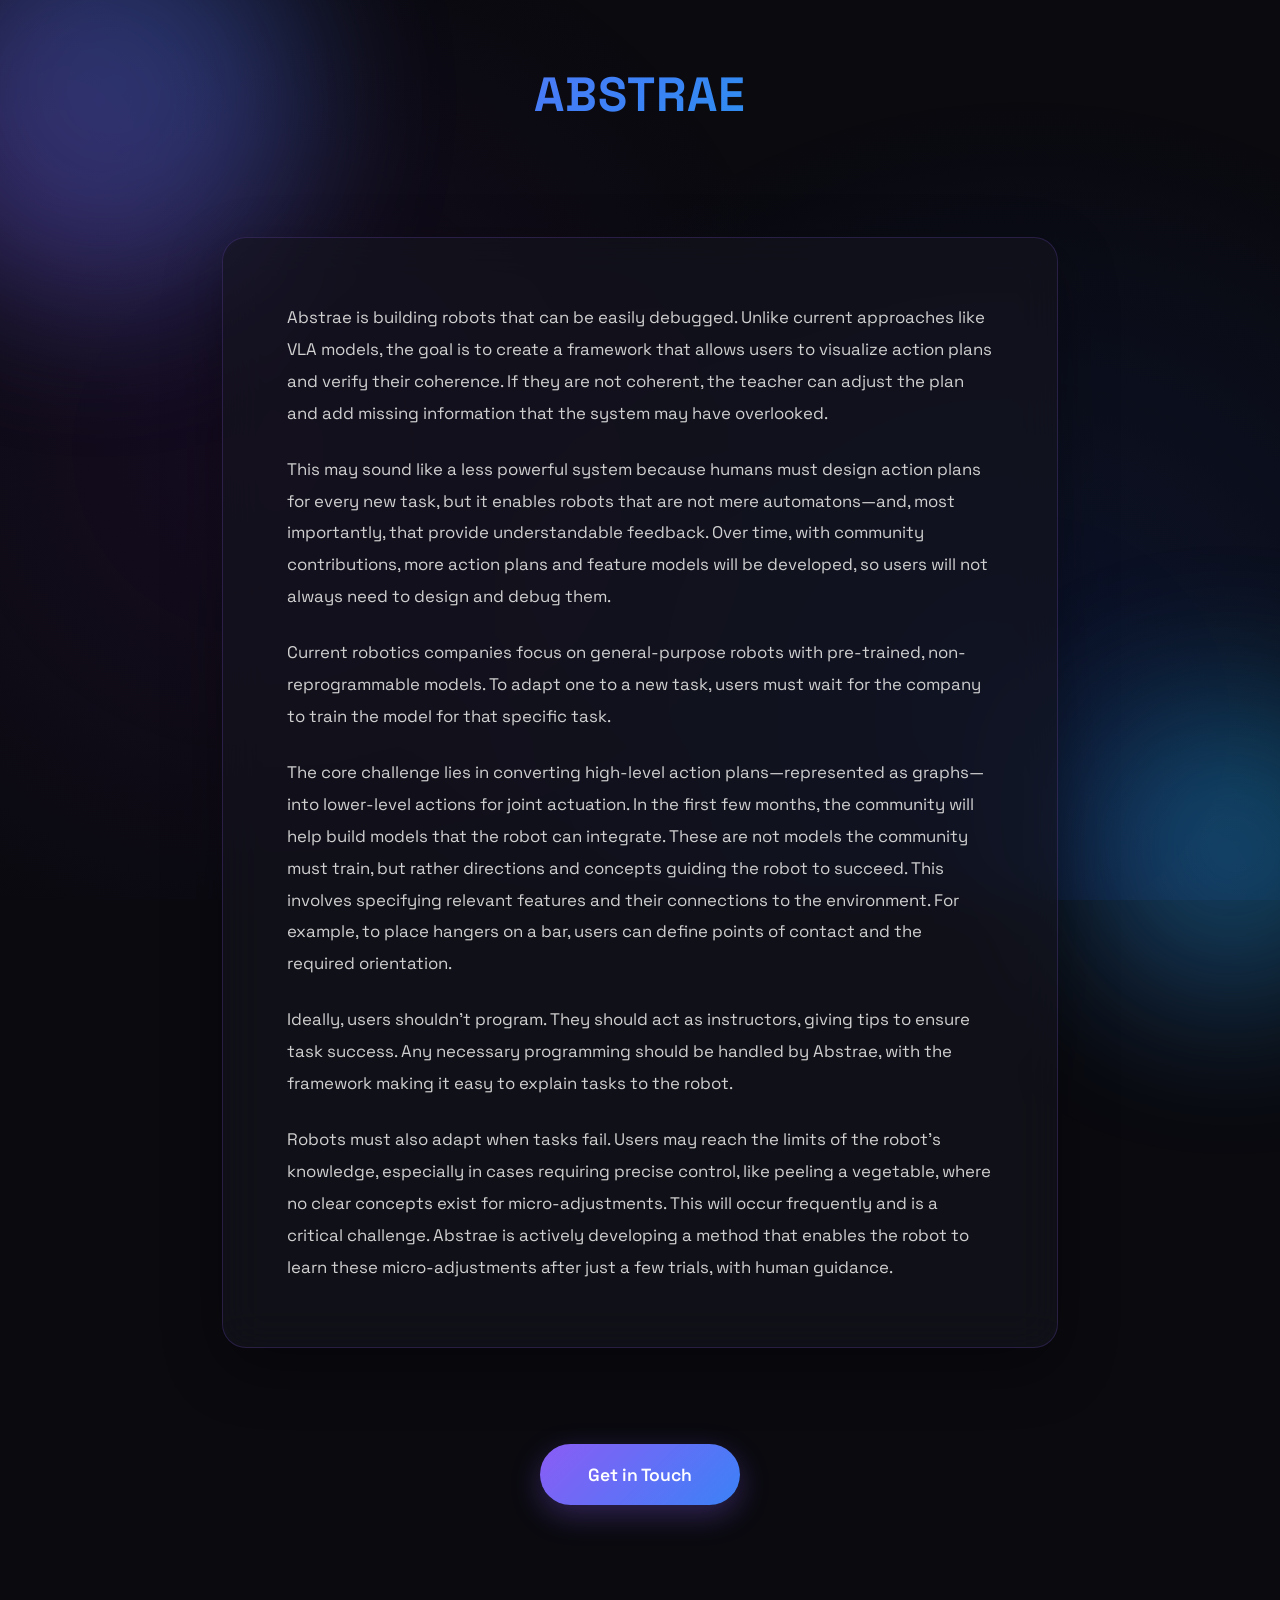
==== index.html @ b4bf70a9 "Updated index.html" ====
<!DOCTYPE html>
<html lang="en">
<head>
    <meta charset="UTF-8">
    <meta name="viewport" content="width=device-width, initial-scale=1.0">
    <title>Abstrae - Technical Vision</title>
    <link rel="preconnect" href="https://fonts.googleapis.com">
    <link rel="preconnect" href="https://fonts.gstatic.com" crossorigin>
    <link href="https://fonts.googleapis.com/css2?family=Space+Grotesk:wght@400;500;600;700&display=swap" rel="stylesheet">
    <style>
        * {
            margin: 0;
            padding: 0;
            box-sizing: border-box;
        }

        body {
            font-family: 'Space Grotesk', -apple-system, BlinkMacSystemFont, 'Segoe UI', sans-serif;
            background: #0a0a0f;
            color: #e0e0e0;
            overflow-x: hidden;
        }

        .gradient-bg {
            position: fixed;
            width: 100%;
            height: 100%;
            background: radial-gradient(circle at 20% 50%, rgba(88, 28, 135, 0.15) 0%, transparent 50%),
                        radial-gradient(circle at 80% 80%, rgba(29, 78, 216, 0.15) 0%, transparent 50%);
            z-index: -1;
        }

        .floating-orb {
            position: fixed;
            border-radius: 50%;
            filter: blur(80px);
            opacity: 0.4;
            animation: float 20s infinite ease-in-out;
            z-index: -1;
        }

        .orb1 {
            width: 400px;
            height: 400px;
            background: linear-gradient(45deg, #8b5cf6, #3b82f6);
            top: -100px;
            left: -100px;
            animation-delay: 0s;
        }

        .orb2 {
            width: 300px;
            height: 300px;
            background: linear-gradient(45deg, #3b82f6, #06b6d4);
            bottom: -100px;
            right: -100px;
            animation-delay: 5s;
        }

        @keyframes float {
            0%, 100% { transform: translate(0, 0) scale(1); }
            25% { transform: translate(30px, -30px) scale(1.1); }
            50% { transform: translate(-20px, 20px) scale(0.9); }
            75% { transform: translate(20px, 10px) scale(1.05); }
        }

        header {
            padding: 4rem 2rem 6rem;
            text-align: center;
            position: relative;
        }

        .logo {
            font-size: 3rem;
            font-weight: 700;
            background: linear-gradient(135deg, #8b5cf6 0%, #3b82f6 50%, #06b6d4 100%);
            -webkit-background-clip: text;
            -webkit-text-fill-color: transparent;
            background-clip: text;
            margin-bottom: 1rem;
            letter-spacing: 0.02em;
        }

        .container {
            max-width: 900px;
            margin: 0 auto;
            padding: 0 2rem 6rem;
            position: relative;
        }

        .content-card {
            background: rgba(20, 20, 30, 0.6);
            backdrop-filter: blur(20px);
            border: 1px solid rgba(139, 92, 246, 0.2);
            border-radius: 24px;
            padding: 4rem;
            margin-bottom: 3rem;
            transition: all 0.3s ease;
            box-shadow: 0 20px 60px rgba(0, 0, 0, 0.3);
        }

        .content-card:hover {
            border-color: rgba(139, 92, 246, 0.4);
            box-shadow: 0 30px 80px rgba(139, 92, 246, 0.2);
        }

        .content-text {
            line-height: 1.9;
            color: #d0d0d0;
            font-size: 1.05rem;
            font-weight: 400;
        }

        .content-text p {
            margin-bottom: 1.5rem;
        }

        .content-text p:last-child {
            margin-bottom: 0;
        }

        .cta-section {
            text-align: center;
            padding: 3rem 0;
        }

        .cta-button {
            display: inline-block;
            padding: 1.2rem 3rem;
            background: linear-gradient(135deg, #8b5cf6, #3b82f6);
            color: white;
            text-decoration: none;
            border-radius: 50px;
            font-weight: 600;
            font-size: 1.1rem;
            transition: all 0.3s ease;
            box-shadow: 0 10px 30px rgba(139, 92, 246, 0.3);
            border: none;
            cursor: pointer;
            font-family: 'Space Grotesk', sans-serif;
        }

        .cta-button:hover {
            transform: translateY(-3px);
            box-shadow: 0 15px 40px rgba(139, 92, 246, 0.5);
        }

        .contact-modal {
            display: none;
            position: fixed;
            top: 0;
            left: 0;
            width: 100%;
            height: 100%;
            background: rgba(0, 0, 0, 0.8);
            backdrop-filter: blur(10px);
            z-index: 1000;
            justify-content: center;
            align-items: center;
            animation: fadeIn 0.3s ease;
        }

        .contact-modal.active {
            display: flex;
        }

        @keyframes fadeIn {
            from { opacity: 0; }
            to { opacity: 1; }
        }

        .modal-content {
            background: rgba(20, 20, 30, 0.95);
            border: 1px solid rgba(139, 92, 246, 0.3);
            border-radius: 24px;
            padding: 3rem;
            max-width: 500px;
            width: 90%;
            position: relative;
            animation: slideUp 0.3s ease;
        }

        @keyframes slideUp {
            from { transform: translateY(30px); opacity: 0; }
            to { transform: translateY(0); opacity: 1; }
        }

        .modal-close {
            position: absolute;
            top: 1.5rem;
            right: 1.5rem;
            background: none;
            border: none;
            color: #a0a0b0;
            font-size: 1.5rem;
            cursor: pointer;
            transition: color 0.3s ease;
        }

        .modal-close:hover {
            color: #fff;
        }

        .modal-title {
            font-size: 1.8rem;
            margin-bottom: 1.5rem;
            background: linear-gradient(135deg, #fff 0%, #a0a0b0 100%);
            -webkit-background-clip: text;
            -webkit-text-fill-color: transparent;
            background-clip: text;
            font-weight: 600;
        }

        .form-group {
            margin-bottom: 1.5rem;
        }

        .form-group label {
            display: block;
            margin-bottom: 0.5rem;
            color: #a0a0b0;
            font-size: 0.9rem;
            font-weight: 500;
        }

        .form-group input,
        .form-group textarea {
            width: 100%;
            padding: 1rem;
            background: rgba(10, 10, 15, 0.8);
            border: 1px solid rgba(139, 92, 246, 0.2);
            border-radius: 12px;
            color: #e0e0e0;
            font-family: 'Space Grotesk', sans-serif;
            font-size: 1rem;
            transition: border-color 0.3s ease;
        }

        .form-group input:focus,
        .form-group textarea:focus {
            outline: none;
            border-color: rgba(139, 92, 246, 0.5);
        }

        .form-group textarea {
            resize: vertical;
            min-height: 120px;
        }

        .submit-button {
            width: 100%;
            padding: 1.2rem;
            background: linear-gradient(135deg, #8b5cf6, #3b82f6);
            color: white;
            border: none;
            border-radius: 12px;
            font-weight: 600;
            font-size: 1.1rem;
            cursor: pointer;
            transition: all 0.3s ease;
            font-family: 'Space Grotesk', sans-serif;
        }

        .submit-button:hover {
            transform: translateY(-2px);
            box-shadow: 0 10px 30px rgba(139, 92, 246, 0.4);
        }

        @media (max-width: 768px) {
            .logo { font-size: 2.2rem; }
            .content-card { padding: 2rem; }
            header { padding: 3rem 2rem 4rem; }
            .modal-content { padding: 2rem; }
        }
    </style>
</head>
<body>
    <div class="gradient-bg"></div>
    <div class="floating-orb orb1"></div>
    <div class="floating-orb orb2"></div>

    <header>
        <div class="logo">ABSTRAE</div>
    </header>

    <div class="container">
        <div class="content-card">
            <div class="content-text">
                <p>Abstrae is building robots that can be easily debugged. Unlike current approaches like VLA models, the goal is to create a framework that allows users to visualize action plans and verify their coherence. If they are not coherent, the teacher can adjust the plan and add missing information that the system may have overlooked.</p>

                <p>This may sound like a less powerful system because humans must design action plans for every new task, but it enables robots that are not mere automatons—and, most importantly, that provide understandable feedback. Over time, with community contributions, more action plans and feature models will be developed, so users will not always need to design and debug them.</p>

                <p>Current robotics companies focus on general-purpose robots with pre-trained, non-reprogrammable models. To adapt one to a new task, users must wait for the company to train the model for that specific task.</p>

                <p>The core challenge lies in converting high-level action plans—represented as graphs—into lower-level actions for joint actuation. In the first few months, the community will help build models that the robot can integrate. These are not models the community must train, but rather directions and concepts guiding the robot to succeed. This involves specifying relevant features and their connections to the environment. For example, to place hangers on a bar, users can define points of contact and the required orientation.</p>

                <p>Ideally, users shouldn't program. They should act as instructors, giving tips to ensure task success. Any necessary programming should be handled by Abstrae, with the framework making it easy to explain tasks to the robot.</p>

                <p>Robots must also adapt when tasks fail. Users may reach the limits of the robot's knowledge, especially in cases requiring precise control, like peeling a vegetable, where no clear concepts exist for micro-adjustments. This will occur frequently and is a critical challenge. Abstrae is actively developing a method that enables the robot to learn these micro-adjustments after just a few trials, with human guidance.</p>
            </div>
        </div>

        <div class="cta-section">
            <button class="cta-button" onclick="openModal()">Get in Touch</button>
        </div>
    </div>

    <div class="contact-modal" id="contactModal">
        <div class="modal-content">
            <button class="modal-close" onclick="closeModal()">&times;</button>
            <h2 class="modal-title">Get in Touch</h2>
            <form onsubmit="handleSubmit(event)">
                <div class="form-group">
                    <label for="name">Name</label>
                    <input type="text" id="name" required>
                </div>
                <div class="form-group">
                    <label for="email">Email</label>
                    <input type="email" id="email" required>
                </div>
                <div class="form-group">
                    <label for="message">Message</label>
                    <textarea id="message" required></textarea>
                </div>
                <button type="submit" class="submit-button">Send Message</button>
            </form>
        </div>
    </div>

    <script>
        function openModal() {
            document.getElementById('contactModal').classList.add('active');
        }

        function closeModal() {
            document.getElementById('contactModal').classList.remove('active');
        }

        window.onclick = function(event) {
            const modal = document.getElementById('contactModal');
            if (event.target === modal) {
                closeModal();
            }
        }

        function handleSubmit(event) {
            event.preventDefault();
            const name = document.getElementById('name').value;
            const email = document.getElementById('email').value;
            const message = document.getElementById('message').value;
            
            // Create mailto link
            const subject = encodeURIComponent('Contact from ' + name);
            const body = encodeURIComponent('From: ' + name + '\nEmail: ' + email + '\n\nMessage:\n' + message);
            window.location.href = `mailto:killian.pinier@gmail.com?subject=${subject}&body=${body}`;
            
            closeModal();
        }
    </script>
</body>
</html>
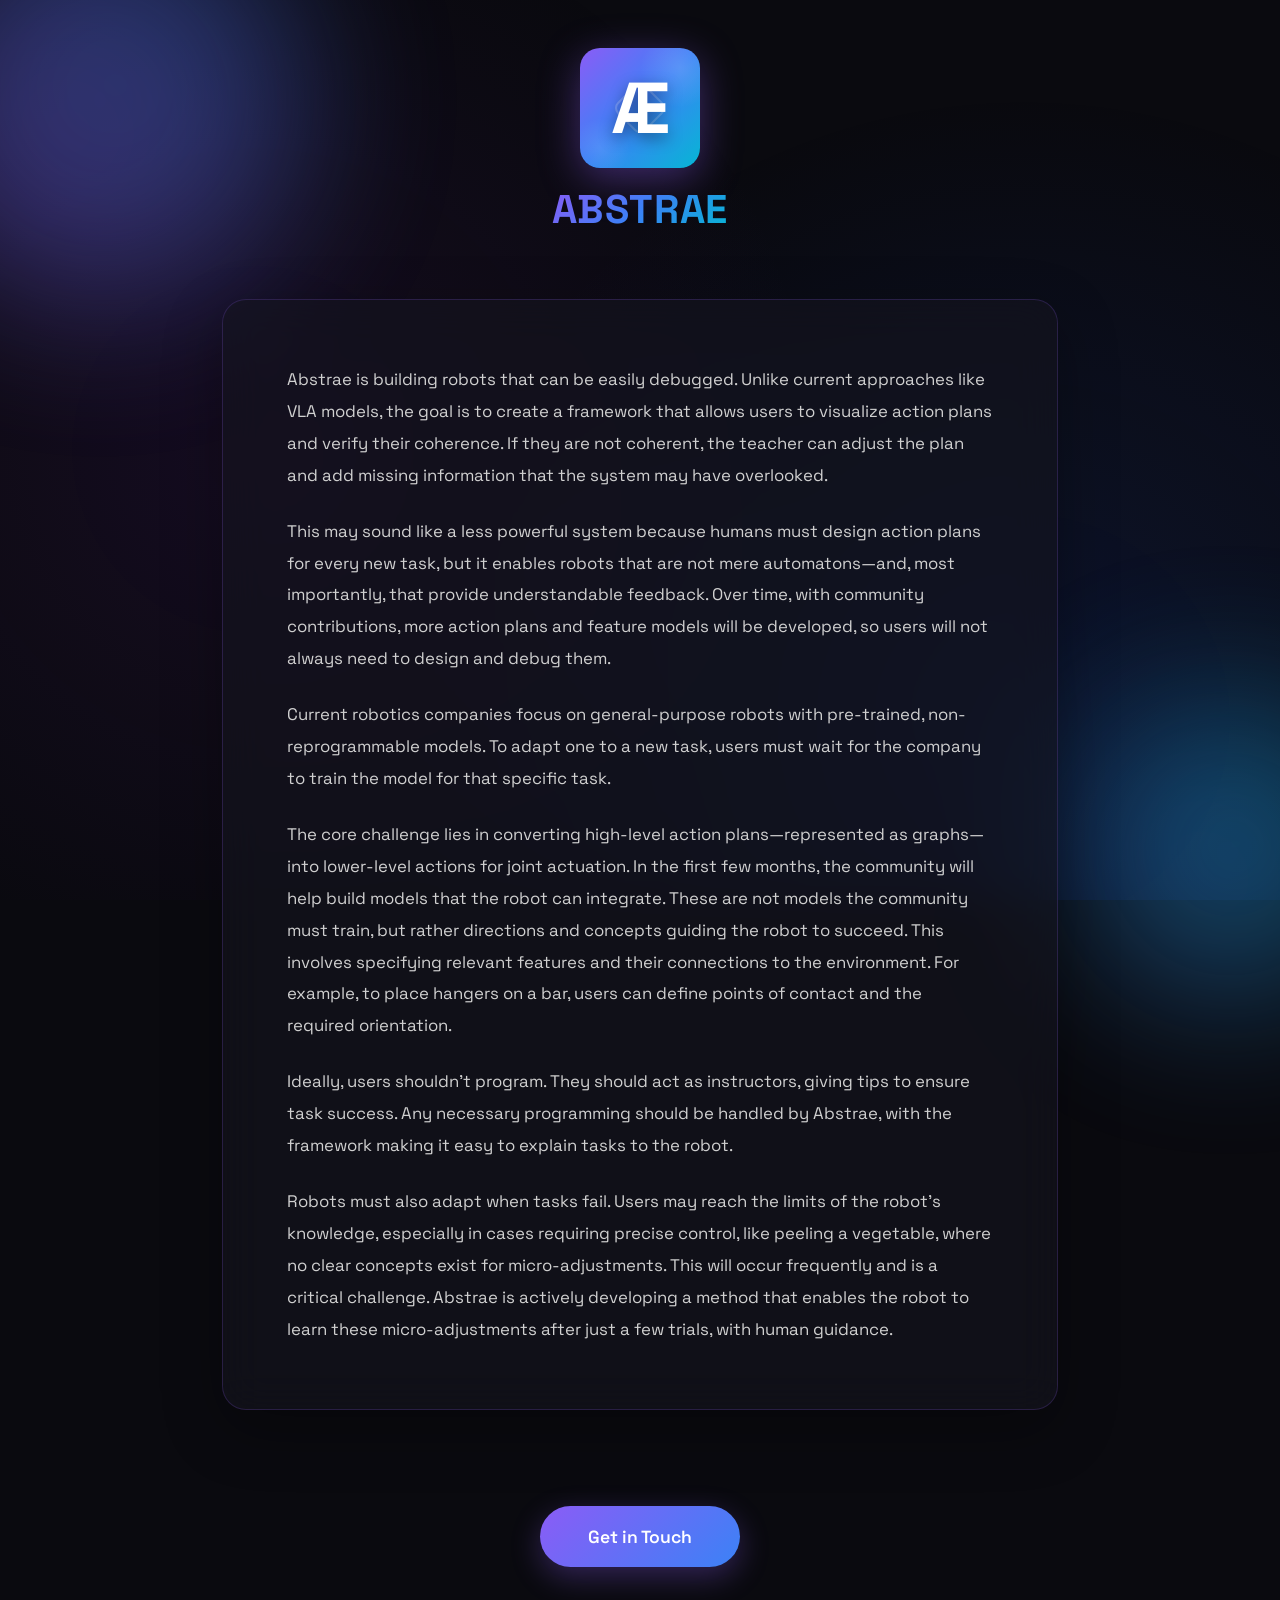
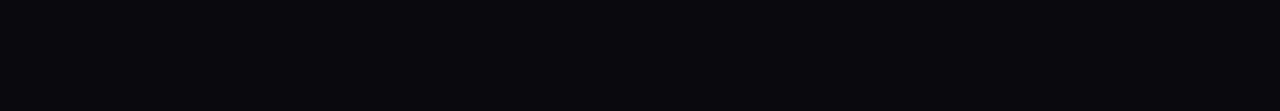
==== commit 53c2fc0b: "Updated index.html" ====
--- a/index.html
+++ b/index.html
@@ -65,19 +65,127 @@
         }
 
         header {
-            padding: 4rem 2rem 6rem;
+            padding: 3rem 2rem 4rem;
             text-align: center;
             position: relative;
-        }
-
-        .logo {
-            font-size: 3rem;
+            display: flex;
+            flex-direction: column;
+            align-items: center;
+            gap: 1rem;
+        }
+
+        .logo-container {
+            width: 120px;
+            height: 120px;
+            position: relative;
+            border-radius: 20px;
+            overflow: hidden;
+            box-shadow: 0 10px 40px rgba(139, 92, 246, 0.4);
+        }
+        
+        .logo-background {
+            width: 100%;
+            height: 100%;
+            background: linear-gradient(135deg, #8b5cf6 0%, #3b82f6 50%, #06b6d4 100%);
+            position: relative;
+            animation: gradientShift 8s ease infinite;
+        }
+        
+        @keyframes gradientShift {
+            0%, 100% {
+                filter: hue-rotate(0deg);
+            }
+            50% {
+                filter: hue-rotate(20deg);
+            }
+        }
+        
+        .logo-background::before {
+            content: '';
+            position: absolute;
+            width: 80px;
+            height: 80px;
+            background: radial-gradient(circle, rgba(255, 255, 255, 0.15) 0%, transparent 70%);
+            border-radius: 50%;
+            top: -20px;
+            right: -20px;
+            animation: logoFloat 6s ease-in-out infinite;
+        }
+        
+        .logo-background::after {
+            content: '';
+            position: absolute;
+            width: 60px;
+            height: 60px;
+            background: radial-gradient(circle, rgba(255, 255, 255, 0.1) 0%, transparent 70%);
+            border-radius: 50%;
+            bottom: -10px;
+            left: -10px;
+            animation: logoFloat 8s ease-in-out infinite reverse;
+        }
+        
+        @keyframes logoFloat {
+            0%, 100% {
+                transform: translate(0, 0) scale(1);
+            }
+            50% {
+                transform: translate(-5px, -5px) scale(1.1);
+            }
+        }
+        
+        .ae-character {
+            position: absolute;
+            top: 50%;
+            left: 50%;
+            transform: translate(-50%, -50%);
+            font-size: 72px;
+            font-weight: bold;
+            color: white;
+            text-shadow: 0 5px 15px rgba(0, 0, 0, 0.4);
+            font-family: 'Space Grotesk', 'Arial', sans-serif;
+            z-index: 10;
+            animation: glow 3s ease-in-out infinite;
+        }
+        
+        @keyframes glow {
+            0%, 100% {
+                text-shadow: 0 5px 15px rgba(0, 0, 0, 0.4),
+                            0 0 20px rgba(255, 255, 255, 0.3);
+            }
+            50% {
+                text-shadow: 0 5px 15px rgba(0, 0, 0, 0.4),
+                            0 0 30px rgba(255, 255, 255, 0.5);
+            }
+        }
+        
+        .geometric-accent {
+            position: absolute;
+            width: 40px;
+            height: 40px;
+            border: 2px solid rgba(255, 255, 255, 0.2);
+            border-radius: 8px;
+            top: 50%;
+            left: 50%;
+            transform: translate(-50%, -50%) rotate(45deg);
+            animation: rotate 20s linear infinite;
+        }
+        
+        @keyframes rotate {
+            from {
+                transform: translate(-50%, -50%) rotate(45deg);
+            }
+            to {
+                transform: translate(-50%, -50%) rotate(405deg);
+            }
+        }
+
+        .logo-text {
+            font-size: 2.5rem;
             font-weight: 700;
             background: linear-gradient(135deg, #8b5cf6 0%, #3b82f6 50%, #06b6d4 100%);
             -webkit-background-clip: text;
             -webkit-text-fill-color: transparent;
             background-clip: text;
-            margin-bottom: 1rem;
             letter-spacing: 0.02em;
         }
 
@@ -267,10 +375,25 @@
         }
 
         @media (max-width: 768px) {
-            .logo { font-size: 2.2rem; }
-            .content-card { padding: 2rem; }
-            header { padding: 3rem 2rem 4rem; }
-            .modal-content { padding: 2rem; }
+            .logo-container { 
+                width: 100px; 
+                height: 100px; 
+            }
+            .ae-character { 
+                font-size: 60px; 
+            }
+            .logo-text { 
+                font-size: 2rem; 
+            }
+            .content-card { 
+                padding: 2rem; 
+            }
+            header { 
+                padding: 2rem 2rem 3rem; 
+            }
+            .modal-content { 
+                padding: 2rem; 
+            }
         }
     </style>
 </head>
@@ -280,7 +403,12 @@
     <div class="floating-orb orb2"></div>
 
     <header>
-        <div class="logo">ABSTRAE</div>
+        <div class="logo-container">
+            <div class="logo-background"></div>
+            <div class="geometric-accent"></div>
+            <div class="ae-character">Æ</div>
+        </div>
+        <div class="logo-text">ABSTRAE</div>
     </header>
 
     <div class="container">
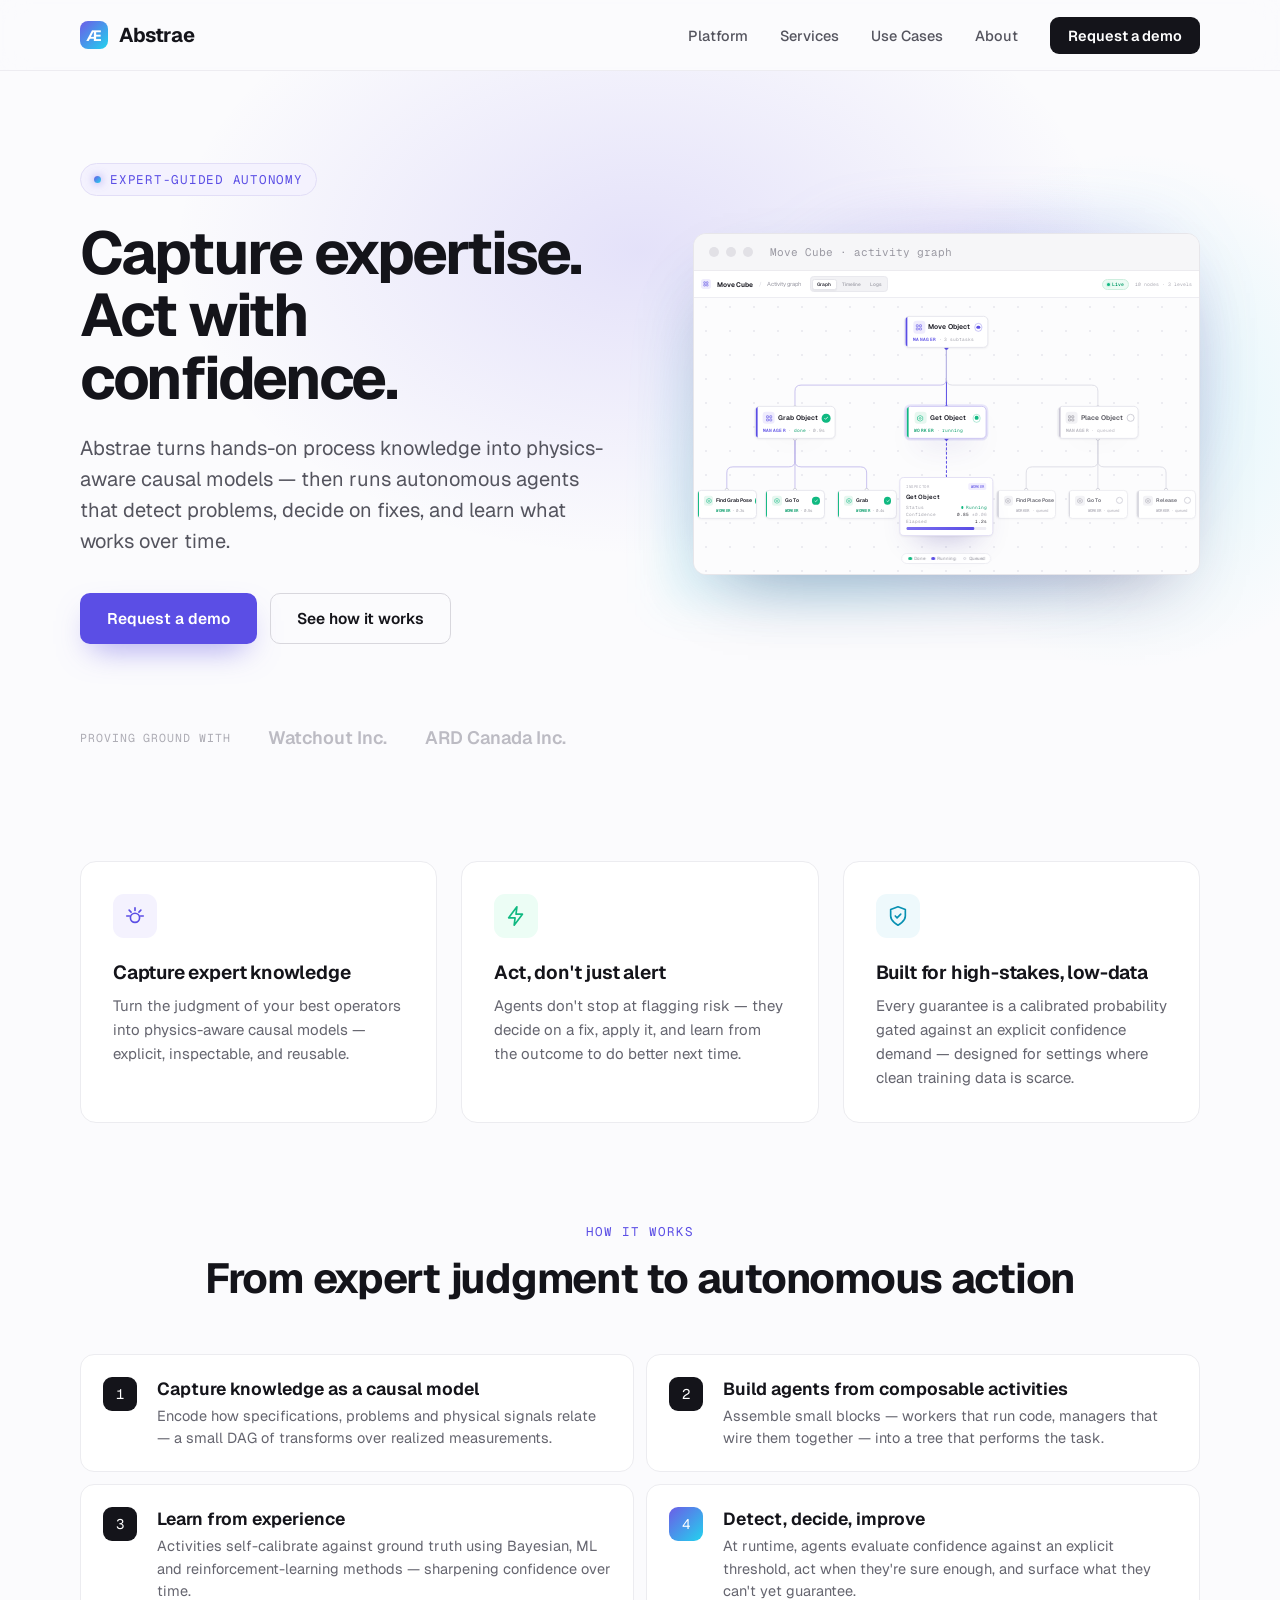
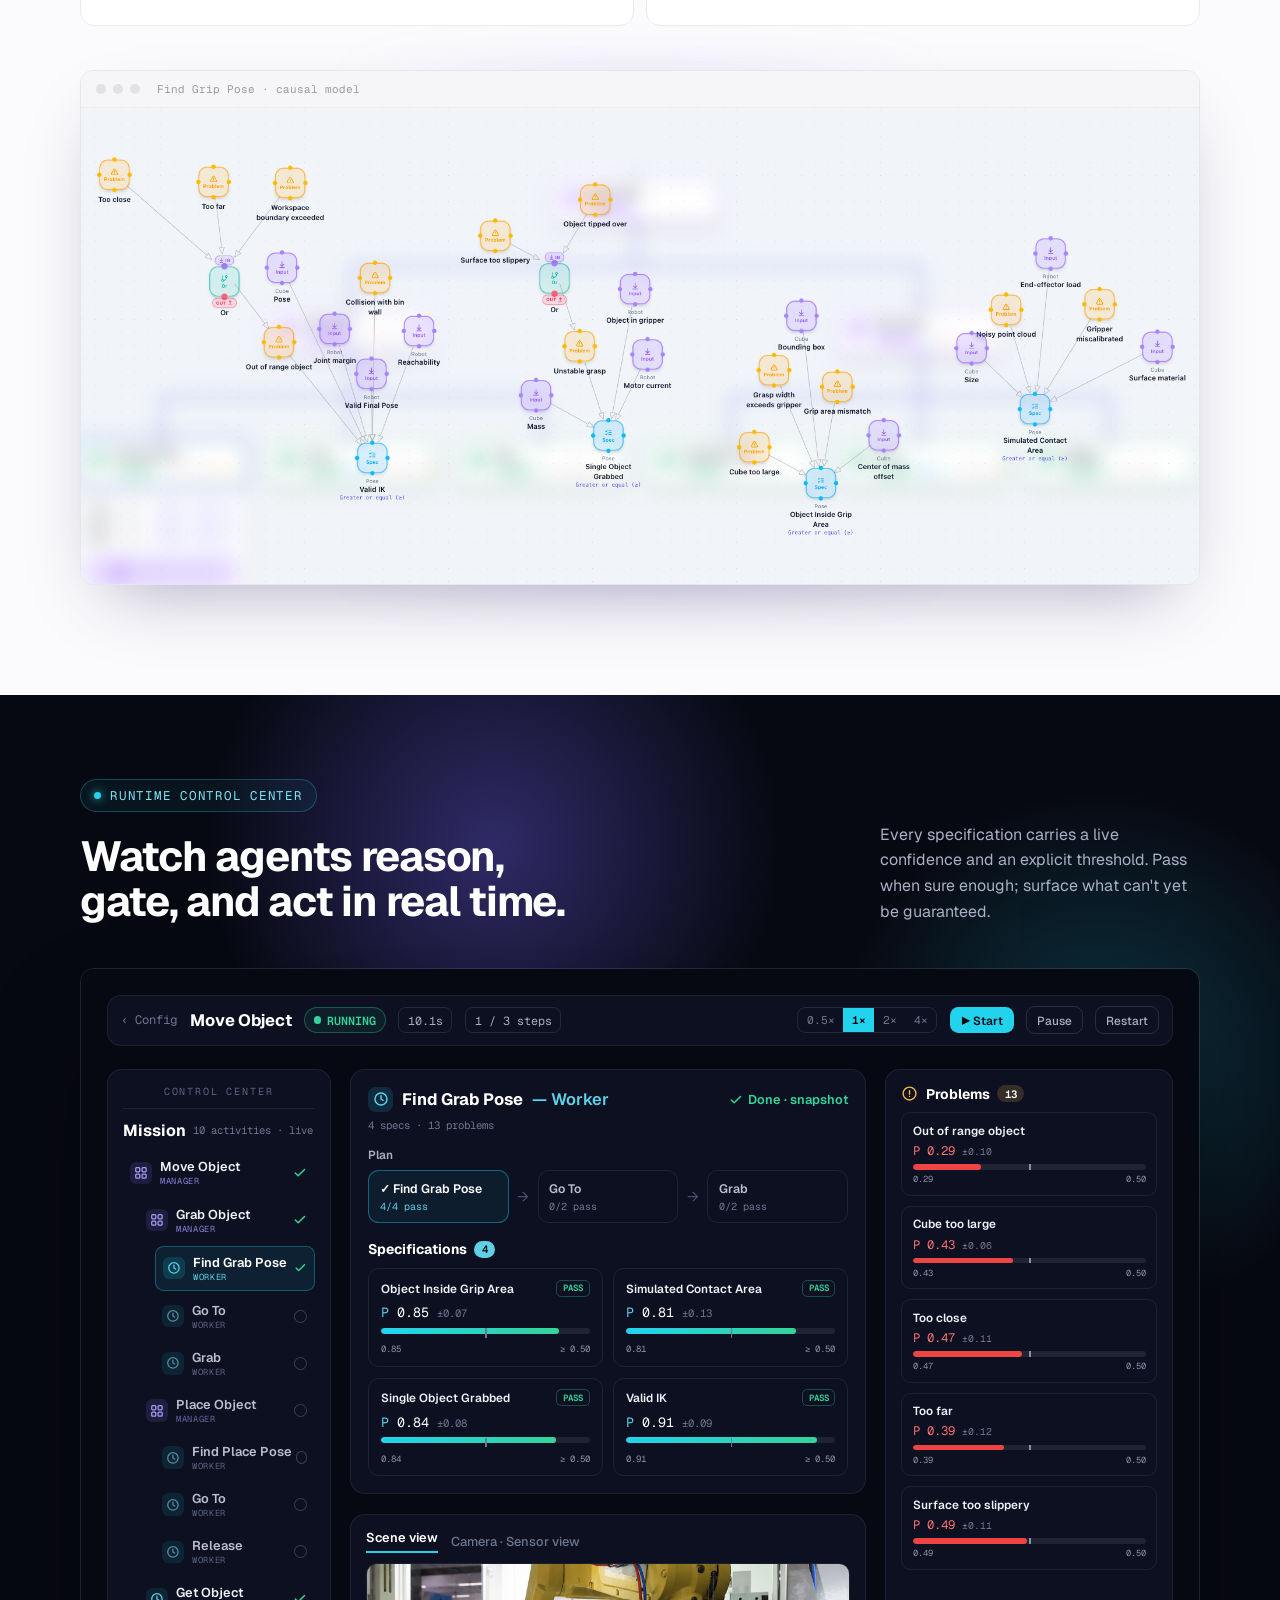
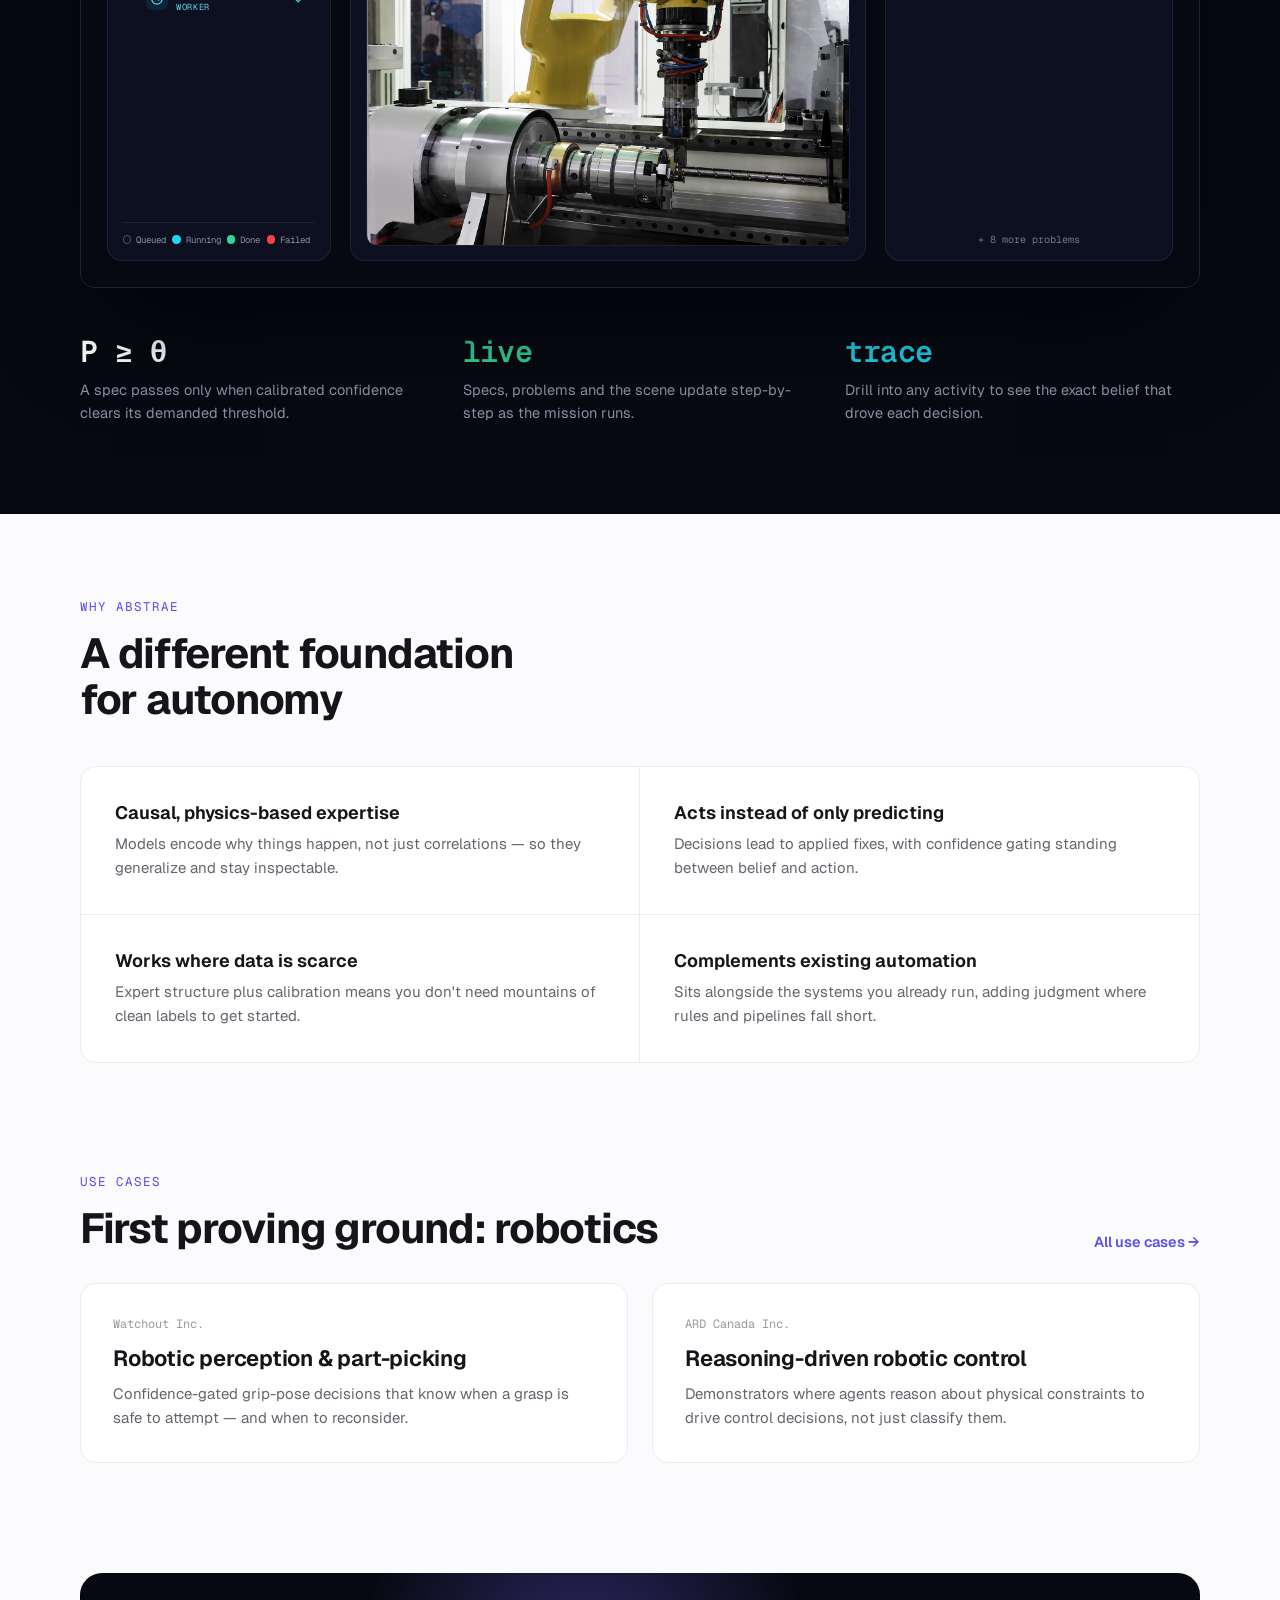
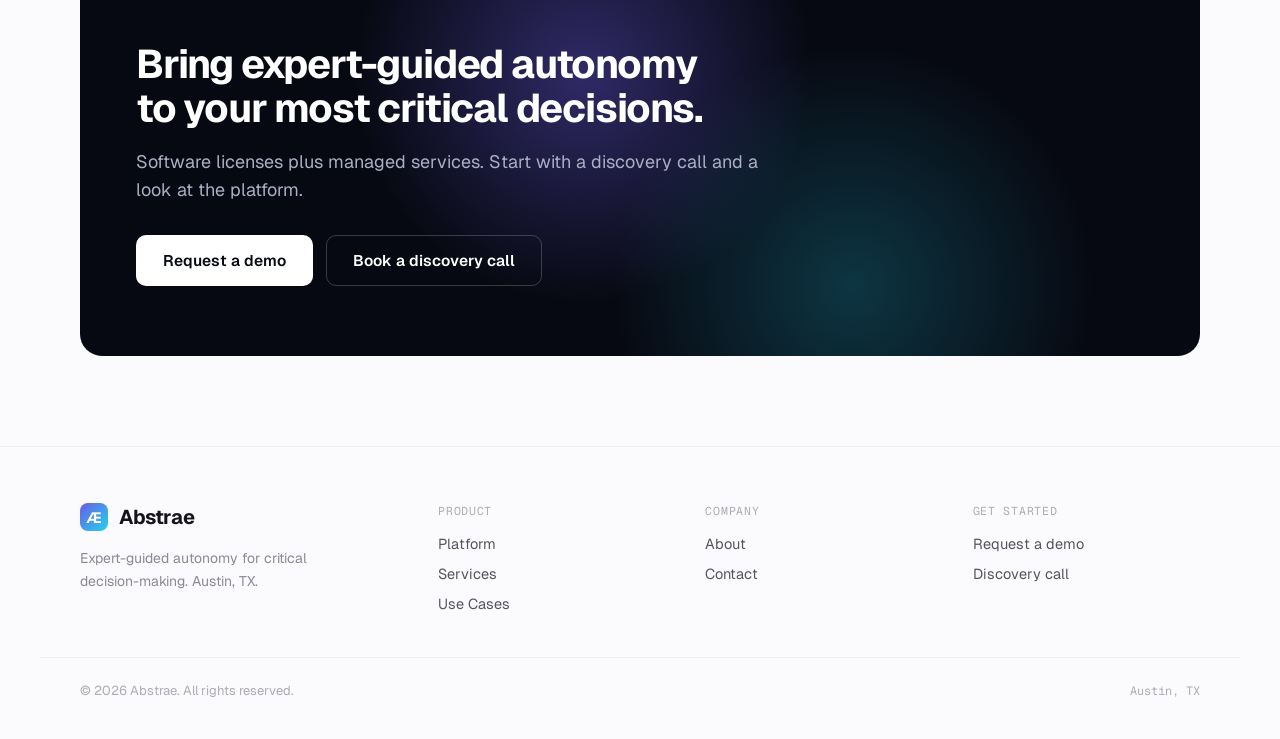
==== commit 36d5f8d7: "Add site pages and update logo to "Æ" mark Replace the rotated-square brand mark with an "Æ" glyph i" ====
--- a/index.html
+++ b/index.html
@@ -1,489 +1,612 @@
 <!DOCTYPE html>
 <html lang="en">
 <head>
-    <meta charset="UTF-8">
-    <meta name="viewport" content="width=device-width, initial-scale=1.0">
-    <title>Abstrae - Technical Vision</title>
-    <link rel="preconnect" href="https://fonts.googleapis.com">
-    <link rel="preconnect" href="https://fonts.gstatic.com" crossorigin>
-    <link href="https://fonts.googleapis.com/css2?family=Space+Grotesk:wght@400;500;600;700&display=swap" rel="stylesheet">
-    <style>
-        * {
-            margin: 0;
-            padding: 0;
-            box-sizing: border-box;
-        }
-
-        body {
-            font-family: 'Space Grotesk', -apple-system, BlinkMacSystemFont, 'Segoe UI', sans-serif;
-            background: #0a0a0f;
-            color: #e0e0e0;
-            overflow-x: hidden;
-        }
-
-        .gradient-bg {
-            position: fixed;
-            width: 100%;
-            height: 100%;
-            background: radial-gradient(circle at 20% 50%, rgba(88, 28, 135, 0.15) 0%, transparent 50%),
-                        radial-gradient(circle at 80% 80%, rgba(29, 78, 216, 0.15) 0%, transparent 50%);
-            z-index: -1;
-        }
-
-        .floating-orb {
-            position: fixed;
-            border-radius: 50%;
-            filter: blur(80px);
-            opacity: 0.4;
-            animation: float 20s infinite ease-in-out;
-            z-index: -1;
-        }
-
-        .orb1 {
-            width: 400px;
-            height: 400px;
-            background: linear-gradient(45deg, #8b5cf6, #3b82f6);
-            top: -100px;
-            left: -100px;
-            animation-delay: 0s;
-        }
-
-        .orb2 {
-            width: 300px;
-            height: 300px;
-            background: linear-gradient(45deg, #3b82f6, #06b6d4);
-            bottom: -100px;
-            right: -100px;
-            animation-delay: 5s;
-        }
-
-        @keyframes float {
-            0%, 100% { transform: translate(0, 0) scale(1); }
-            25% { transform: translate(30px, -30px) scale(1.1); }
-            50% { transform: translate(-20px, 20px) scale(0.9); }
-            75% { transform: translate(20px, 10px) scale(1.05); }
-        }
-
-        header {
-            padding: 3rem 2rem 4rem;
-            text-align: center;
-            position: relative;
-            display: flex;
-            flex-direction: column;
-            align-items: center;
-            gap: 1rem;
-        }
-
-        .logo-container {
-            width: 120px;
-            height: 120px;
-            position: relative;
-            border-radius: 20px;
-            overflow: hidden;
-            box-shadow: 0 10px 40px rgba(139, 92, 246, 0.4);
-        }
-        
-        .logo-background {
-            width: 100%;
-            height: 100%;
-            background: linear-gradient(135deg, #8b5cf6 0%, #3b82f6 50%, #06b6d4 100%);
-            position: relative;
-            animation: gradientShift 8s ease infinite;
-        }
-        
-        @keyframes gradientShift {
-            0%, 100% {
-                filter: hue-rotate(0deg);
-            }
-            50% {
-                filter: hue-rotate(20deg);
-            }
-        }
-        
-        .logo-background::before {
-            content: '';
-            position: absolute;
-            width: 80px;
-            height: 80px;
-            background: radial-gradient(circle, rgba(255, 255, 255, 0.15) 0%, transparent 70%);
-            border-radius: 50%;
-            top: -20px;
-            right: -20px;
-            animation: logoFloat 6s ease-in-out infinite;
-        }
-        
-        .logo-background::after {
-            content: '';
-            position: absolute;
-            width: 60px;
-            height: 60px;
-            background: radial-gradient(circle, rgba(255, 255, 255, 0.1) 0%, transparent 70%);
-            border-radius: 50%;
-            bottom: -10px;
-            left: -10px;
-            animation: logoFloat 8s ease-in-out infinite reverse;
-        }
-        
-        @keyframes logoFloat {
-            0%, 100% {
-                transform: translate(0, 0) scale(1);
-            }
-            50% {
-                transform: translate(-5px, -5px) scale(1.1);
-            }
-        }
-        
-        .ae-character {
-            position: absolute;
-            top: 50%;
-            left: 50%;
-            transform: translate(-50%, -50%);
-            font-size: 72px;
-            font-weight: bold;
-            color: white;
-            text-shadow: 0 5px 15px rgba(0, 0, 0, 0.4);
-            font-family: 'Space Grotesk', 'Arial', sans-serif;
-            z-index: 10;
-            animation: glow 3s ease-in-out infinite;
-        }
-        
-        @keyframes glow {
-            0%, 100% {
-                text-shadow: 0 5px 15px rgba(0, 0, 0, 0.4),
-                            0 0 20px rgba(255, 255, 255, 0.3);
-            }
-            50% {
-                text-shadow: 0 5px 15px rgba(0, 0, 0, 0.4),
-                            0 0 30px rgba(255, 255, 255, 0.5);
-            }
-        }
-        
-        .geometric-accent {
-            position: absolute;
-            width: 40px;
-            height: 40px;
-            border: 2px solid rgba(255, 255, 255, 0.2);
-            border-radius: 8px;
-            top: 50%;
-            left: 50%;
-            transform: translate(-50%, -50%) rotate(45deg);
-            animation: rotate 20s linear infinite;
-        }
-        
-        @keyframes rotate {
-            from {
-                transform: translate(-50%, -50%) rotate(45deg);
-            }
-            to {
-                transform: translate(-50%, -50%) rotate(405deg);
-            }
-        }
-
-        .logo-text {
-            font-size: 2.5rem;
-            font-weight: 700;
-            background: linear-gradient(135deg, #8b5cf6 0%, #3b82f6 50%, #06b6d4 100%);
-            -webkit-background-clip: text;
-            -webkit-text-fill-color: transparent;
-            background-clip: text;
-            letter-spacing: 0.02em;
-        }
-
-        .container {
-            max-width: 900px;
-            margin: 0 auto;
-            padding: 0 2rem 6rem;
-            position: relative;
-        }
-
-        .content-card {
-            background: rgba(20, 20, 30, 0.6);
-            backdrop-filter: blur(20px);
-            border: 1px solid rgba(139, 92, 246, 0.2);
-            border-radius: 24px;
-            padding: 4rem;
-            margin-bottom: 3rem;
-            transition: all 0.3s ease;
-            box-shadow: 0 20px 60px rgba(0, 0, 0, 0.3);
-        }
-
-        .content-card:hover {
-            border-color: rgba(139, 92, 246, 0.4);
-            box-shadow: 0 30px 80px rgba(139, 92, 246, 0.2);
-        }
-
-        .content-text {
-            line-height: 1.9;
-            color: #d0d0d0;
-            font-size: 1.05rem;
-            font-weight: 400;
-        }
-
-        .content-text p {
-            margin-bottom: 1.5rem;
-        }
-
-        .content-text p:last-child {
-            margin-bottom: 0;
-        }
-
-        .cta-section {
-            text-align: center;
-            padding: 3rem 0;
-        }
-
-        .cta-button {
-            display: inline-block;
-            padding: 1.2rem 3rem;
-            background: linear-gradient(135deg, #8b5cf6, #3b82f6);
-            color: white;
-            text-decoration: none;
-            border-radius: 50px;
-            font-weight: 600;
-            font-size: 1.1rem;
-            transition: all 0.3s ease;
-            box-shadow: 0 10px 30px rgba(139, 92, 246, 0.3);
-            border: none;
-            cursor: pointer;
-            font-family: 'Space Grotesk', sans-serif;
-        }
-
-        .cta-button:hover {
-            transform: translateY(-3px);
-            box-shadow: 0 15px 40px rgba(139, 92, 246, 0.5);
-        }
-
-        .contact-modal {
-            display: none;
-            position: fixed;
-            top: 0;
-            left: 0;
-            width: 100%;
-            height: 100%;
-            background: rgba(0, 0, 0, 0.8);
-            backdrop-filter: blur(10px);
-            z-index: 1000;
-            justify-content: center;
-            align-items: center;
-            animation: fadeIn 0.3s ease;
-        }
-
-        .contact-modal.active {
-            display: flex;
-        }
-
-        @keyframes fadeIn {
-            from { opacity: 0; }
-            to { opacity: 1; }
-        }
-
-        .modal-content {
-            background: rgba(20, 20, 30, 0.95);
-            border: 1px solid rgba(139, 92, 246, 0.3);
-            border-radius: 24px;
-            padding: 3rem;
-            max-width: 500px;
-            width: 90%;
-            position: relative;
-            animation: slideUp 0.3s ease;
-        }
-
-        @keyframes slideUp {
-            from { transform: translateY(30px); opacity: 0; }
-            to { transform: translateY(0); opacity: 1; }
-        }
-
-        .modal-close {
-            position: absolute;
-            top: 1.5rem;
-            right: 1.5rem;
-            background: none;
-            border: none;
-            color: #a0a0b0;
-            font-size: 1.5rem;
-            cursor: pointer;
-            transition: color 0.3s ease;
-        }
-
-        .modal-close:hover {
-            color: #fff;
-        }
-
-        .modal-title {
-            font-size: 1.8rem;
-            margin-bottom: 1.5rem;
-            background: linear-gradient(135deg, #fff 0%, #a0a0b0 100%);
-            -webkit-background-clip: text;
-            -webkit-text-fill-color: transparent;
-            background-clip: text;
-            font-weight: 600;
-        }
-
-        .form-group {
-            margin-bottom: 1.5rem;
-        }
-
-        .form-group label {
-            display: block;
-            margin-bottom: 0.5rem;
-            color: #a0a0b0;
-            font-size: 0.9rem;
-            font-weight: 500;
-        }
-
-        .form-group input,
-        .form-group textarea {
-            width: 100%;
-            padding: 1rem;
-            background: rgba(10, 10, 15, 0.8);
-            border: 1px solid rgba(139, 92, 246, 0.2);
-            border-radius: 12px;
-            color: #e0e0e0;
-            font-family: 'Space Grotesk', sans-serif;
-            font-size: 1rem;
-            transition: border-color 0.3s ease;
-        }
-
-        .form-group input:focus,
-        .form-group textarea:focus {
-            outline: none;
-            border-color: rgba(139, 92, 246, 0.5);
-        }
-
-        .form-group textarea {
-            resize: vertical;
-            min-height: 120px;
-        }
-
-        .submit-button {
-            width: 100%;
-            padding: 1.2rem;
-            background: linear-gradient(135deg, #8b5cf6, #3b82f6);
-            color: white;
-            border: none;
-            border-radius: 12px;
-            font-weight: 600;
-            font-size: 1.1rem;
-            cursor: pointer;
-            transition: all 0.3s ease;
-            font-family: 'Space Grotesk', sans-serif;
-        }
-
-        .submit-button:hover {
-            transform: translateY(-2px);
-            box-shadow: 0 10px 30px rgba(139, 92, 246, 0.4);
-        }
-
-        @media (max-width: 768px) {
-            .logo-container { 
-                width: 100px; 
-                height: 100px; 
-            }
-            .ae-character { 
-                font-size: 60px; 
-            }
-            .logo-text { 
-                font-size: 2rem; 
-            }
-            .content-card { 
-                padding: 2rem; 
-            }
-            header { 
-                padding: 2rem 2rem 3rem; 
-            }
-            .modal-content { 
-                padding: 2rem; 
-            }
-        }
-    </style>
+  <meta charset="utf-8">
+  <meta name="viewport" content="width=device-width, initial-scale=1">
+  <title>Abstrae — Expert-guided autonomy for critical decisions</title>
+  <meta name="description" content="Abstrae turns hands-on process knowledge into physics-aware causal models, then runs autonomous agents that detect problems, decide on fixes, and learn what works over time.">
+  <link rel="icon" href="/assets/favicon.svg" type="image/svg+xml">
+  <link rel="preconnect" href="https://fonts.googleapis.com">
+  <link rel="preconnect" href="https://fonts.gstatic.com" crossorigin>
+  <link href="https://fonts.googleapis.com/css2?family=Geist:wght@300;400;500;600;700;800&family=Geist+Mono:wght@400;500;600&display=swap" rel="stylesheet">
+  <link rel="stylesheet" href="/assets/styles.css">
 </head>
 <body>
-    <div class="gradient-bg"></div>
-    <div class="floating-orb orb1"></div>
-    <div class="floating-orb orb2"></div>
-
-    <header>
-        <div class="logo-container">
-            <div class="logo-background"></div>
-            <div class="geometric-accent"></div>
-            <div class="ae-character">Æ</div>
+
+  <!-- NAV -->
+  <header class="nav">
+    <div class="nav-inner">
+      <a href="/" class="brand"><span class="brand-mark"><span></span></span><span class="brand-name">Abstrae</span></a>
+      <nav class="nav-links">
+        <a href="/platform/" class="nav-link">Platform</a>
+        <a href="/services/" class="nav-link">Services</a>
+        <a href="/use-cases/" class="nav-link">Use Cases</a>
+        <a href="/about/" class="nav-link">About</a>
+        <a href="/contact/" class="nav-cta">Request a demo</a>
+      </nav>
+      <button class="nav-toggle" aria-label="Menu">
+        <svg width="20" height="20" viewBox="0 0 24 24" fill="none" stroke="#14141a" stroke-width="2" stroke-linecap="round"><path d="M3 6h18M3 12h18M3 18h18"/></svg>
+      </button>
+    </div>
+  </header>
+
+  <!-- HERO -->
+  <section class="hero">
+    <div class="glow glow-violet" style="top:-180px;left:50%;transform:translateX(-50%);width:1100px;height:720px;background:radial-gradient(ellipse at center,rgba(108,92,231,.16),transparent 60%)"></div>
+    <div class="glow glow-cyan" style="top:60px;right:-160px;width:620px;height:560px;background:radial-gradient(circle,rgba(34,211,238,.13),transparent 62%)"></div>
+
+    <div class="hero-split">
+      <div>
+        <div class="pill" style="margin-bottom:26px"><span class="pill-dot"></span><span>Expert-guided autonomy</span></div>
+        <h1 class="h1" style="margin-bottom:24px">Capture expertise.<br>Act with confidence.</h1>
+        <p class="lead" style="max-width:540px;margin-bottom:36px">Abstrae turns hands-on process knowledge into physics-aware causal models — then runs autonomous agents that detect problems, decide on fixes, and learn what works over time.</p>
+        <div class="hero-actions">
+          <a href="/contact/" class="btn btn-primary">Request a demo</a>
+          <a href="/platform/" class="btn btn-outline">See how it works</a>
         </div>
-        <div class="logo-text">ABSTRAE</div>
-    </header>
-
+      </div>
+      <div class="frame-wrap">
+        <div class="frame-glow"></div>
+        <div class="frame">
+          <div class="frame-bar"><i></i><i></i><i></i><span class="frame-title">Move Cube · activity graph</span></div>
+          <!-- Activity graph (static render) -->
+          <div class="activity-graph">
+
+            <div style="position:absolute;top:0;left:0;right:0;display:flex;align-items:center;gap:1.1cqw;padding:1.05cqw 1.4cqw;background:rgba(255,255,255,.92);backdrop-filter:blur(4px);border-bottom:1px solid #ededf2;z-index:5;">
+              <span style="width:2cqw;height:2cqw;border-radius:0.55cqw;background:#efecfd;display:flex;align-items:center;justify-content:center;flex:none;"><svg width="1.15cqw" height="1.15cqw" viewBox="0 0 24 24" fill="none" stroke="#5b4ee5" stroke-width="2.2"><rect x="3" y="3" width="7" height="7" rx="1.6"></rect><rect x="14" y="3" width="7" height="7" rx="1.6"></rect><rect x="3" y="14" width="7" height="7" rx="1.6"></rect><rect x="14" y="14" width="7" height="7" rx="1.6"></rect></svg></span>
+              <span style="font-size:1.32cqw;font-weight:650;letter-spacing:-0.01em;color:#1a1a22;">Move Cube</span>
+              <span style="color:#d2d2da;font-size:1.1cqw;">/</span>
+              <span style="font-size:1.15cqw;color:#9a9aa4;">Activity graph</span>
+              <div style="display:flex;align-items:center;gap:0.2cqw;margin-left:0.6cqw;background:#f2f2f5;border:1px solid #e9e9ee;border-radius:0.7cqw;padding:0.24cqw;">
+                <span style="font-size:0.95cqw;font-weight:600;color:#2c2c36;background:#fff;border:1px solid #e6e6eb;border-radius:0.5cqw;padding:0.34cqw 0.85cqw;box-shadow:0 1px 1.5px rgba(20,22,45,.05);">Graph</span>
+                <span style="font-size:0.95cqw;font-weight:500;color:#9a9aa4;padding:0.34cqw 0.8cqw;">Timeline</span>
+                <span style="font-size:0.95cqw;font-weight:500;color:#9a9aa4;padding:0.34cqw 0.8cqw;">Logs</span>
+              </div>
+              <span style="flex:1;"></span>
+              <span style="display:inline-flex;align-items:center;gap:0.5cqw;font-family:'Geist Mono',monospace;font-size:0.95cqw;font-weight:600;color:#0e9f6e;border:1px solid #cdeede;background:#ecfbf4;padding:0.3cqw 0.75cqw;border-radius:100px;"><span style="width:0.6cqw;height:0.6cqw;border-radius:50%;background:#10b981;box-shadow:0 0 0.5cqw rgba(16,185,129,.6);"></span>Live</span>
+              <span style="font-family:'Geist Mono',monospace;font-size:0.95cqw;color:#adacb5;white-space:nowrap;">10 nodes · 3 levels</span>
+            </div>
+
+            <svg viewBox="0 0 1000 600" preserveAspectRatio="none" style="position:absolute;inset:0;width:100%;height:100%;pointer-events:none;">
+              <path d="M500 152 V214 Q500 226 488 226 H212 Q200 226 200 238 V270" fill="none" stroke="#bcb4ea" stroke-width="1.6" stroke-linecap="round" stroke-linejoin="round"></path>
+              <path d="M500 152 V270" fill="none" stroke="#5b4ee5" stroke-width="2" stroke-linecap="round" stroke-linejoin="round"></path>
+              <path d="M500 152 V214 Q500 226 512 226 H788 Q800 226 800 238 V270" fill="none" stroke="#d8d8e1" stroke-width="1.6" stroke-linecap="round" stroke-linejoin="round"></path>
+              <path d="M200 332 V376 Q200 388 188 388 H77 Q65 388 65 400 V434" fill="none" stroke="#bcb4ea" stroke-width="1.6" stroke-linecap="round" stroke-linejoin="round"></path>
+              <path d="M200 332 V434" fill="none" stroke="#bcb4ea" stroke-width="1.6" stroke-linecap="round" stroke-linejoin="round"></path>
+              <path d="M200 332 V376 Q200 388 212 388 H330 Q342 388 342 400 V434" fill="none" stroke="#bcb4ea" stroke-width="1.6" stroke-linecap="round" stroke-linejoin="round"></path>
+              <path d="M800 332 V376 Q800 388 788 388 H670 Q658 388 658 400 V434" fill="none" stroke="#d8d8e1" stroke-width="1.6" stroke-linecap="round" stroke-linejoin="round"></path>
+              <path d="M800 332 V434" fill="none" stroke="#d8d8e1" stroke-width="1.6" stroke-linecap="round" stroke-linejoin="round"></path>
+              <path d="M800 332 V376 Q800 388 812 388 H923 Q935 388 935 400 V434" fill="none" stroke="#d8d8e1" stroke-width="1.6" stroke-linecap="round" stroke-linejoin="round"></path>
+              <path d="M500 332 V408" fill="none" stroke="#5b4ee5" stroke-width="2" stroke-dasharray="4 5" stroke-linecap="round" stroke-linejoin="round"></path>
+              <circle cx="500" cy="152" r="3.4" fill="#5b4ee5" stroke="#5b4ee5" stroke-width="1.5"></circle>
+              <circle cx="200" cy="270" r="3.4" fill="#ffffff" stroke="#c9c9d3" stroke-width="1.5"></circle>
+              <circle cx="500" cy="270" r="3.4" fill="#5b4ee5" stroke="#5b4ee5" stroke-width="1.5"></circle>
+              <circle cx="800" cy="270" r="3.4" fill="#ffffff" stroke="#c9c9d3" stroke-width="1.5"></circle>
+              <circle cx="200" cy="332" r="3.4" fill="#ffffff" stroke="#c9c9d3" stroke-width="1.5"></circle>
+              <circle cx="500" cy="332" r="3.4" fill="#5b4ee5" stroke="#5b4ee5" stroke-width="1.5"></circle>
+              <circle cx="800" cy="332" r="3.4" fill="#ffffff" stroke="#c9c9d3" stroke-width="1.5"></circle>
+              <circle cx="65" cy="434" r="3.4" fill="#ffffff" stroke="#c9c9d3" stroke-width="1.5"></circle>
+              <circle cx="200" cy="434" r="3.4" fill="#ffffff" stroke="#c9c9d3" stroke-width="1.5"></circle>
+              <circle cx="342" cy="434" r="3.4" fill="#ffffff" stroke="#c9c9d3" stroke-width="1.5"></circle>
+              <circle cx="658" cy="434" r="3.4" fill="#ffffff" stroke="#c9c9d3" stroke-width="1.5"></circle>
+              <circle cx="800" cy="434" r="3.4" fill="#ffffff" stroke="#c9c9d3" stroke-width="1.5"></circle>
+              <circle cx="935" cy="434" r="3.4" fill="#ffffff" stroke="#c9c9d3" stroke-width="1.5"></circle>
+            </svg>
+
+            <!-- ROOT : Move Object -->
+            <div style="position:absolute;left:50%;top:20%;transform:translate(-50%,-50%);width:16.5cqw;height:6.4cqw;box-sizing:border-box;background:#fff;border:1px solid #e7e7ee;border-radius:0.95cqw;box-shadow:0 1px 2px rgba(20,22,45,.05),0 12px 26px -16px rgba(20,22,45,.3);overflow:hidden;display:flex;flex-direction:column;justify-content:center;">
+              <span style="position:absolute;left:0;top:0;bottom:0;width:0.32cqw;background:#5b4ee5;"></span>
+              <div style="padding:0 1cqw 0 1.4cqw;display:flex;flex-direction:column;gap:0.5cqw;">
+                <div style="display:flex;align-items:center;gap:0.7cqw;">
+                  <span style="width:2.4cqw;height:2.4cqw;border-radius:0.65cqw;background:#efecfd;display:flex;align-items:center;justify-content:center;flex:none;"><svg width="1.4cqw" height="1.4cqw" viewBox="0 0 24 24" fill="none" stroke="#5b4ee5" stroke-width="2.1"><rect x="3" y="3" width="7" height="7" rx="1.6"></rect><rect x="14" y="3" width="7" height="7" rx="1.6"></rect><rect x="3" y="14" width="7" height="7" rx="1.6"></rect><rect x="14" y="14" width="7" height="7" rx="1.6"></rect></svg></span>
+                  <span style="flex:1;font-size:1.36cqw;font-weight:600;color:#1b1b24;line-height:1;white-space:nowrap;">Move Object</span>
+                  <span style="position:relative;width:1.7cqw;height:1.7cqw;display:flex;align-items:center;justify-content:center;flex:none;"><span style="position:absolute;inset:0;border-radius:50%;border:1.5px solid #5b4ee5;opacity:.3;"></span><span style="width:0.75cqw;height:0.75cqw;border-radius:50%;background:#5b4ee5;animation:agpulse 1.5s ease-in-out infinite;"></span></span>
+                </div>
+                <div style="display:flex;align-items:center;gap:0.45cqw;font-family:'Geist Mono',monospace;font-size:0.9cqw;color:#a4a4ad;white-space:nowrap;"><span style="color:#5b4ee5;font-weight:600;letter-spacing:0.08em;">MANAGER</span><span>·</span><span>3 subtasks</span></div>
+              </div>
+            </div>
+
+            <!-- TIER 1 : Grab Object (done) -->
+            <div style="position:absolute;left:20%;top:50%;transform:translate(-50%,-50%);width:16cqw;height:6.4cqw;box-sizing:border-box;background:#fff;border:1px solid #e7e7ee;border-radius:0.95cqw;box-shadow:0 1px 2px rgba(20,22,45,.05),0 12px 26px -16px rgba(20,22,45,.3);overflow:hidden;display:flex;flex-direction:column;justify-content:center;">
+              <span style="position:absolute;left:0;top:0;bottom:0;width:0.32cqw;background:#5b4ee5;"></span>
+              <div style="padding:0 1cqw 0 1.4cqw;display:flex;flex-direction:column;gap:0.5cqw;">
+                <div style="display:flex;align-items:center;gap:0.7cqw;">
+                  <span style="width:2.4cqw;height:2.4cqw;border-radius:0.65cqw;background:#efecfd;display:flex;align-items:center;justify-content:center;flex:none;"><svg width="1.4cqw" height="1.4cqw" viewBox="0 0 24 24" fill="none" stroke="#5b4ee5" stroke-width="2.1"><rect x="3" y="3" width="7" height="7" rx="1.6"></rect><rect x="14" y="3" width="7" height="7" rx="1.6"></rect><rect x="3" y="14" width="7" height="7" rx="1.6"></rect><rect x="14" y="14" width="7" height="7" rx="1.6"></rect></svg></span>
+                  <span style="flex:1;font-size:1.32cqw;font-weight:600;color:#1b1b24;line-height:1;white-space:nowrap;">Grab Object</span>
+                  <span style="width:1.7cqw;height:1.7cqw;border-radius:50%;background:#10b981;display:flex;align-items:center;justify-content:center;flex:none;"><svg width="1cqw" height="1cqw" viewBox="0 0 24 24" fill="none" stroke="#fff" stroke-width="3.6" stroke-linecap="round" stroke-linejoin="round"><path d="M5 12l4 4L19 7"></path></svg></span>
+                </div>
+                <div style="display:flex;align-items:center;gap:0.45cqw;font-family:'Geist Mono',monospace;font-size:0.9cqw;color:#a4a4ad;white-space:nowrap;"><span style="color:#5b4ee5;font-weight:600;letter-spacing:0.08em;">MANAGER</span><span>·</span><span style="color:#0e9f6e;">done</span><span>·</span><span>0.9s</span></div>
+              </div>
+            </div>
+
+            <!-- TIER 1 : Get Object (running, focused) -->
+            <div style="position:absolute;left:50%;top:50%;transform:translate(-50%,-50%);width:16cqw;height:6.4cqw;box-sizing:border-box;background:#fff;border:1px solid #cfc8f4;border-radius:0.95cqw;box-shadow:0 0 0 0.34cqw rgba(91,78,229,.12),0 1px 2px rgba(20,22,45,.05),0 14px 30px -14px rgba(60,45,150,.4);overflow:hidden;display:flex;flex-direction:column;justify-content:center;">
+              <span style="position:absolute;left:0;top:0;bottom:0;width:0.32cqw;background:#10b981;"></span>
+              <div style="padding:0 1cqw 0 1.4cqw;display:flex;flex-direction:column;gap:0.5cqw;">
+                <div style="display:flex;align-items:center;gap:0.7cqw;">
+                  <span style="width:2.4cqw;height:2.4cqw;border-radius:0.65cqw;background:#e7f7f0;display:flex;align-items:center;justify-content:center;flex:none;"><svg width="1.4cqw" height="1.4cqw" viewBox="0 0 24 24" fill="none" stroke="#10b981" stroke-width="2" stroke-linejoin="round"><path d="M12 2 3 7v10l9 5 9-5V7z"></path><circle cx="12" cy="12" r="3.1"></circle></svg></span>
+                  <span style="flex:1;font-size:1.32cqw;font-weight:600;color:#1b1b24;line-height:1;white-space:nowrap;">Get Object</span>
+                  <span style="position:relative;width:1.7cqw;height:1.7cqw;display:flex;align-items:center;justify-content:center;flex:none;"><span style="position:absolute;inset:0;border-radius:50%;border:1.5px solid #10b981;opacity:.3;"></span><span style="width:0.75cqw;height:0.75cqw;border-radius:50%;background:#10b981;animation:agpulse 1.5s ease-in-out infinite;"></span></span>
+                </div>
+                <div style="display:flex;align-items:center;gap:0.45cqw;font-family:'Geist Mono',monospace;font-size:0.9cqw;color:#a4a4ad;white-space:nowrap;"><span style="color:#0e9f6e;font-weight:600;letter-spacing:0.08em;">WORKER</span><span>·</span><span style="color:#0e9f6e;">running</span></div>
+              </div>
+            </div>
+
+            <!-- TIER 1 : Place Object (queued) -->
+            <div style="position:absolute;left:80%;top:50%;transform:translate(-50%,-50%);width:16cqw;height:6.4cqw;box-sizing:border-box;background:#fff;border:1px solid #e7e7ee;border-radius:0.95cqw;box-shadow:0 1px 2px rgba(20,22,45,.05),0 12px 26px -16px rgba(20,22,45,.3);overflow:hidden;display:flex;flex-direction:column;justify-content:center;">
+              <span style="position:absolute;left:0;top:0;bottom:0;width:0.32cqw;background:#c8c5d4;"></span>
+              <div style="padding:0 1cqw 0 1.4cqw;display:flex;flex-direction:column;gap:0.5cqw;">
+                <div style="display:flex;align-items:center;gap:0.7cqw;">
+                  <span style="width:2.4cqw;height:2.4cqw;border-radius:0.65cqw;background:#f2f2f5;display:flex;align-items:center;justify-content:center;flex:none;"><svg width="1.4cqw" height="1.4cqw" viewBox="0 0 24 24" fill="none" stroke="#8d8c97" stroke-width="2.1"><rect x="3" y="3" width="7" height="7" rx="1.6"></rect><rect x="14" y="3" width="7" height="7" rx="1.6"></rect><rect x="3" y="14" width="7" height="7" rx="1.6"></rect><rect x="14" y="14" width="7" height="7" rx="1.6"></rect></svg></span>
+                  <span style="flex:1;font-size:1.32cqw;font-weight:600;color:#57575f;line-height:1;white-space:nowrap;">Place Object</span>
+                  <span style="width:1.55cqw;height:1.55cqw;border-radius:50%;border:1.6px solid #d0d0d8;flex:none;"></span>
+                </div>
+                <div style="display:flex;align-items:center;gap:0.45cqw;font-family:'Geist Mono',monospace;font-size:0.9cqw;color:#b3b2bb;white-space:nowrap;"><span style="font-weight:600;letter-spacing:0.08em;">MANAGER</span><span>·</span><span>queued</span></div>
+              </div>
+            </div>
+
+            <!-- TIER 2 leaves (under Grab — done) -->
+            <div style="position:absolute;left:6.5%;top:77%;transform:translate(-50%,-50%);width:11.9cqw;height:5.6cqw;box-sizing:border-box;background:#fff;border:1px solid #e7e7ee;border-radius:0.85cqw;box-shadow:0 1px 2px rgba(20,22,45,.04),0 10px 22px -16px rgba(20,22,45,.26);overflow:hidden;display:flex;flex-direction:column;justify-content:center;">
+              <span style="position:absolute;left:0;top:0;bottom:0;width:0.3cqw;background:#10b981;"></span>
+              <div style="padding:0 0.85cqw 0 1.25cqw;display:flex;flex-direction:column;gap:0.4cqw;">
+                <div style="display:flex;align-items:center;gap:0.6cqw;">
+                  <span style="width:1.85cqw;height:1.85cqw;border-radius:0.5cqw;background:#e7f7f0;display:flex;align-items:center;justify-content:center;flex:none;"><svg width="1.2cqw" height="1.2cqw" viewBox="0 0 24 24" fill="none" stroke="#10b981" stroke-width="2" stroke-linejoin="round"><path d="M12 2 3 7v10l9 5 9-5V7z"></path><circle cx="12" cy="12" r="3.1"></circle></svg></span>
+                  <span style="flex:1;font-size:1.02cqw;font-weight:600;color:#1b1b24;line-height:1;white-space:nowrap;">Find Grab Pose</span>
+                  <span style="width:1.45cqw;height:1.45cqw;border-radius:50%;background:#10b981;display:flex;align-items:center;justify-content:center;flex:none;"><svg width="0.85cqw" height="0.85cqw" viewBox="0 0 24 24" fill="none" stroke="#fff" stroke-width="3.8" stroke-linecap="round" stroke-linejoin="round"><path d="M5 12l4 4L19 7"></path></svg></span>
+                </div>
+                <div style="font-family:'Geist Mono',monospace;font-size:0.82cqw;color:#a4a4ad;padding-left:2.45cqw;"><span style="color:#0e9f6e;font-weight:600;letter-spacing:0.07em;">WORKER</span> · 0.3s</div>
+              </div>
+            </div>
+
+            <div style="position:absolute;left:20%;top:77%;transform:translate(-50%,-50%);width:11.9cqw;height:5.6cqw;box-sizing:border-box;background:#fff;border:1px solid #e7e7ee;border-radius:0.85cqw;box-shadow:0 1px 2px rgba(20,22,45,.04),0 10px 22px -16px rgba(20,22,45,.26);overflow:hidden;display:flex;flex-direction:column;justify-content:center;">
+              <span style="position:absolute;left:0;top:0;bottom:0;width:0.3cqw;background:#10b981;"></span>
+              <div style="padding:0 0.85cqw 0 1.25cqw;display:flex;flex-direction:column;gap:0.4cqw;">
+                <div style="display:flex;align-items:center;gap:0.6cqw;">
+                  <span style="width:1.85cqw;height:1.85cqw;border-radius:0.5cqw;background:#e7f7f0;display:flex;align-items:center;justify-content:center;flex:none;"><svg width="1.2cqw" height="1.2cqw" viewBox="0 0 24 24" fill="none" stroke="#10b981" stroke-width="2" stroke-linejoin="round"><path d="M12 2 3 7v10l9 5 9-5V7z"></path><circle cx="12" cy="12" r="3.1"></circle></svg></span>
+                  <span style="flex:1;font-size:1.02cqw;font-weight:600;color:#1b1b24;line-height:1;white-space:nowrap;">Go To</span>
+                  <span style="width:1.45cqw;height:1.45cqw;border-radius:50%;background:#10b981;display:flex;align-items:center;justify-content:center;flex:none;"><svg width="0.85cqw" height="0.85cqw" viewBox="0 0 24 24" fill="none" stroke="#fff" stroke-width="3.8" stroke-linecap="round" stroke-linejoin="round"><path d="M5 12l4 4L19 7"></path></svg></span>
+                </div>
+                <div style="font-family:'Geist Mono',monospace;font-size:0.82cqw;color:#a4a4ad;padding-left:2.45cqw;"><span style="color:#0e9f6e;font-weight:600;letter-spacing:0.07em;">WORKER</span> · 0.5s</div>
+              </div>
+            </div>
+
+            <div style="position:absolute;left:34.2%;top:77%;transform:translate(-50%,-50%);width:11.9cqw;height:5.6cqw;box-sizing:border-box;background:#fff;border:1px solid #e7e7ee;border-radius:0.85cqw;box-shadow:0 1px 2px rgba(20,22,45,.04),0 10px 22px -16px rgba(20,22,45,.26);overflow:hidden;display:flex;flex-direction:column;justify-content:center;">
+              <span style="position:absolute;left:0;top:0;bottom:0;width:0.3cqw;background:#10b981;"></span>
+              <div style="padding:0 0.85cqw 0 1.25cqw;display:flex;flex-direction:column;gap:0.4cqw;">
+                <div style="display:flex;align-items:center;gap:0.6cqw;">
+                  <span style="width:1.85cqw;height:1.85cqw;border-radius:0.5cqw;background:#e7f7f0;display:flex;align-items:center;justify-content:center;flex:none;"><svg width="1.2cqw" height="1.2cqw" viewBox="0 0 24 24" fill="none" stroke="#10b981" stroke-width="2" stroke-linejoin="round"><path d="M12 2 3 7v10l9 5 9-5V7z"></path><circle cx="12" cy="12" r="3.1"></circle></svg></span>
+                  <span style="flex:1;font-size:1.02cqw;font-weight:600;color:#1b1b24;line-height:1;white-space:nowrap;">Grab</span>
+                  <span style="width:1.45cqw;height:1.45cqw;border-radius:50%;background:#10b981;display:flex;align-items:center;justify-content:center;flex:none;"><svg width="0.85cqw" height="0.85cqw" viewBox="0 0 24 24" fill="none" stroke="#fff" stroke-width="3.8" stroke-linecap="round" stroke-linejoin="round"><path d="M5 12l4 4L19 7"></path></svg></span>
+                </div>
+                <div style="font-family:'Geist Mono',monospace;font-size:0.82cqw;color:#a4a4ad;padding-left:2.45cqw;"><span style="color:#0e9f6e;font-weight:600;letter-spacing:0.07em;">WORKER</span> · 0.4s</div>
+              </div>
+            </div>
+
+            <!-- TIER 2 leaves (under Place — queued) -->
+            <div style="position:absolute;left:65.8%;top:77%;transform:translate(-50%,-50%);width:11.9cqw;height:5.6cqw;box-sizing:border-box;background:#fff;border:1px solid #ededf1;border-radius:0.85cqw;box-shadow:0 1px 2px rgba(20,22,45,.03);overflow:hidden;display:flex;flex-direction:column;justify-content:center;">
+              <span style="position:absolute;left:0;top:0;bottom:0;width:0.3cqw;background:#d9d9e0;"></span>
+              <div style="padding:0 0.85cqw 0 1.25cqw;display:flex;flex-direction:column;gap:0.4cqw;">
+                <div style="display:flex;align-items:center;gap:0.6cqw;">
+                  <span style="width:1.85cqw;height:1.85cqw;border-radius:0.5cqw;background:#f3f3f6;display:flex;align-items:center;justify-content:center;flex:none;"><svg width="1.2cqw" height="1.2cqw" viewBox="0 0 24 24" fill="none" stroke="#a7a6b0" stroke-width="2" stroke-linejoin="round"><path d="M12 2 3 7v10l9 5 9-5V7z"></path><circle cx="12" cy="12" r="3.1"></circle></svg></span>
+                  <span style="flex:1;font-size:1.02cqw;font-weight:600;color:#6a6a73;line-height:1;white-space:nowrap;">Find Place Pose</span>
+                  <span style="width:1.35cqw;height:1.35cqw;border-radius:50%;border:1.5px solid #d4d4dc;flex:none;"></span>
+                </div>
+                <div style="font-family:'Geist Mono',monospace;font-size:0.82cqw;color:#b7b6bf;padding-left:2.45cqw;"><span style="font-weight:600;letter-spacing:0.07em;">WORKER</span> · queued</div>
+              </div>
+            </div>
+
+            <div style="position:absolute;left:80%;top:77%;transform:translate(-50%,-50%);width:11.9cqw;height:5.6cqw;box-sizing:border-box;background:#fff;border:1px solid #ededf1;border-radius:0.85cqw;box-shadow:0 1px 2px rgba(20,22,45,.03);overflow:hidden;display:flex;flex-direction:column;justify-content:center;">
+              <span style="position:absolute;left:0;top:0;bottom:0;width:0.3cqw;background:#d9d9e0;"></span>
+              <div style="padding:0 0.85cqw 0 1.25cqw;display:flex;flex-direction:column;gap:0.4cqw;">
+                <div style="display:flex;align-items:center;gap:0.6cqw;">
+                  <span style="width:1.85cqw;height:1.85cqw;border-radius:0.5cqw;background:#f3f3f6;display:flex;align-items:center;justify-content:center;flex:none;"><svg width="1.2cqw" height="1.2cqw" viewBox="0 0 24 24" fill="none" stroke="#a7a6b0" stroke-width="2" stroke-linejoin="round"><path d="M12 2 3 7v10l9 5 9-5V7z"></path><circle cx="12" cy="12" r="3.1"></circle></svg></span>
+                  <span style="flex:1;font-size:1.02cqw;font-weight:600;color:#6a6a73;line-height:1;white-space:nowrap;">Go To</span>
+                  <span style="width:1.35cqw;height:1.35cqw;border-radius:50%;border:1.5px solid #d4d4dc;flex:none;"></span>
+                </div>
+                <div style="font-family:'Geist Mono',monospace;font-size:0.82cqw;color:#b7b6bf;padding-left:2.45cqw;"><span style="font-weight:600;letter-spacing:0.07em;">WORKER</span> · queued</div>
+              </div>
+            </div>
+
+            <div style="position:absolute;left:93.5%;top:77%;transform:translate(-50%,-50%);width:11.9cqw;height:5.6cqw;box-sizing:border-box;background:#fff;border:1px solid #ededf1;border-radius:0.85cqw;box-shadow:0 1px 2px rgba(20,22,45,.03);overflow:hidden;display:flex;flex-direction:column;justify-content:center;">
+              <span style="position:absolute;left:0;top:0;bottom:0;width:0.3cqw;background:#d9d9e0;"></span>
+              <div style="padding:0 0.85cqw 0 1.25cqw;display:flex;flex-direction:column;gap:0.4cqw;">
+                <div style="display:flex;align-items:center;gap:0.6cqw;">
+                  <span style="width:1.85cqw;height:1.85cqw;border-radius:0.5cqw;background:#f3f3f6;display:flex;align-items:center;justify-content:center;flex:none;"><svg width="1.2cqw" height="1.2cqw" viewBox="0 0 24 24" fill="none" stroke="#a7a6b0" stroke-width="2" stroke-linejoin="round"><path d="M12 2 3 7v10l9 5 9-5V7z"></path><circle cx="12" cy="12" r="3.1"></circle></svg></span>
+                  <span style="flex:1;font-size:1.02cqw;font-weight:600;color:#6a6a73;line-height:1;white-space:nowrap;">Release</span>
+                  <span style="width:1.35cqw;height:1.35cqw;border-radius:50%;border:1.5px solid #d4d4dc;flex:none;"></span>
+                </div>
+                <div style="font-family:'Geist Mono',monospace;font-size:0.82cqw;color:#b7b6bf;padding-left:2.45cqw;"><span style="font-weight:600;letter-spacing:0.07em;">WORKER</span> · queued</div>
+              </div>
+            </div>
+
+            <!-- FOCUS INSPECTOR -->
+            <div style="position:absolute;left:50%;top:68%;transform:translateX(-50%);width:18.5cqw;box-sizing:border-box;background:#fff;border:1px solid #e4e1f4;border-radius:0.9cqw;box-shadow:0 1px 2px rgba(20,22,45,.05),0 16px 32px -18px rgba(60,45,150,.42);padding:0.95cqw 1.1cqw;display:flex;flex-direction:column;gap:0.7cqw;">
+              <div style="display:flex;align-items:center;gap:0.55cqw;"><span style="font-family:'Geist Mono',monospace;font-size:0.78cqw;letter-spacing:0.14em;color:#b0afba;">INSPECTOR</span><span style="flex:1;"></span><span style="font-family:'Geist Mono',monospace;font-size:0.78cqw;color:#5b4ee5;background:#f1eefe;padding:0.18cqw 0.5cqw;border-radius:0.35cqw;letter-spacing:0.06em;">WORKER</span></div>
+              <div style="font-size:1.2cqw;font-weight:600;color:#1b1b24;">Get Object</div>
+              <div style="display:flex;flex-direction:column;gap:0.42cqw;font-family:'Geist Mono',monospace;font-size:0.88cqw;">
+                <div style="display:flex;justify-content:space-between;"><span style="color:#a4a4ad;">Status</span><span style="color:#0e9f6e;display:inline-flex;align-items:center;gap:0.4cqw;"><span style="width:0.55cqw;height:0.55cqw;border-radius:50%;background:#10b981;"></span>Running</span></div>
+                <div style="display:flex;justify-content:space-between;"><span style="color:#a4a4ad;">Confidence</span><span style="color:#38373f;white-space:nowrap;">0.85 <span style="color:#b7b6bf;">±0.06</span></span></div>
+                <div style="display:flex;justify-content:space-between;"><span style="color:#a4a4ad;">Elapsed</span><span style="color:#38373f;">1.2s</span></div>
+              </div>
+              <div style="height:0.5cqw;border-radius:0.25cqw;background:#efeef4;overflow:hidden;"><div style="width:85%;height:100%;background:linear-gradient(90deg,#7a6ef0,#5b4ee5);border-radius:0.25cqw;"></div></div>
+            </div>
+
+            <!-- LEGEND -->
+            <div style="position:absolute;left:50%;bottom:1.9cqw;transform:translateX(-50%);display:flex;align-items:center;gap:1.3cqw;background:rgba(255,255,255,.85);backdrop-filter:blur(3px);border:1px solid #ededf2;border-radius:100px;padding:0.45cqw 1.1cqw;font-size:0.88cqw;color:#8a8a95;z-index:4;">
+              <span style="display:inline-flex;align-items:center;gap:0.45cqw;"><span style="width:0.7cqw;height:0.7cqw;border-radius:50%;background:#10b981;"></span>Done</span>
+              <span style="display:inline-flex;align-items:center;gap:0.45cqw;"><span style="width:0.7cqw;height:0.7cqw;border-radius:50%;background:#5b4ee5;"></span>Running</span>
+              <span style="display:inline-flex;align-items:center;gap:0.45cqw;"><span style="width:0.7cqw;height:0.7cqw;border-radius:50%;border:1.5px solid #cdcdd6;"></span>Queued</span>
+            </div>
+
+          </div>
+        </div>
+      </div>
+    </div>
+
+    <!-- client strip -->
+    <div class="client-strip">
+      <span class="label">Proving ground with</span>
+      <span class="name">Watchout Inc.</span>
+      <span class="name">ARD Canada Inc.</span>
+    </div>
+  </section>
+
+  <!-- VALUE POINTS -->
+  <section class="container" style="padding-top:56px;padding-bottom:30px">
+    <div class="grid-3">
+      <div class="card">
+        <div class="card-icon violet"><svg width="22" height="22" viewBox="0 0 24 24" fill="none" stroke="#5b4ee5" stroke-width="1.8" stroke-linecap="round" stroke-linejoin="round"><path d="M12 3v3M5.6 5.6l2.1 2.1M3 12h3M18 12h3M16.3 7.7l2.1-2.1"/><circle cx="12" cy="14" r="5"/></svg></div>
+        <h3 class="h3">Capture expert knowledge</h3>
+        <p class="body">Turn the judgment of your best operators into physics-aware causal models — explicit, inspectable, and reusable.</p>
+      </div>
+      <div class="card">
+        <div class="card-icon green"><svg width="22" height="22" viewBox="0 0 24 24" fill="none" stroke="#10b981" stroke-width="1.8" stroke-linecap="round" stroke-linejoin="round"><path d="M13 2 4 14h7l-1 8 9-12h-7l1-8z"/></svg></div>
+        <h3 class="h3">Act, don't just alert</h3>
+        <p class="body">Agents don't stop at flagging risk — they decide on a fix, apply it, and learn from the outcome to do better next time.</p>
+      </div>
+      <div class="card">
+        <div class="card-icon cyan"><svg width="22" height="22" viewBox="0 0 24 24" fill="none" stroke="#0891b2" stroke-width="1.8" stroke-linecap="round" stroke-linejoin="round"><path d="M12 22s8-4 8-10V5l-8-3-8 3v7c0 6 8 10 8 10z"/><path d="m9 12 2 2 4-4"/></svg></div>
+        <h3 class="h3">Built for high-stakes, low-data</h3>
+        <p class="body">Every guarantee is a calibrated probability gated against an explicit confidence demand — designed for settings where clean training data is scarce.</p>
+      </div>
+    </div>
+  </section>
+
+  <!-- HOW IT WORKS -->
+  <section class="container section">
+    <div class="center" style="margin-bottom:52px">
+      <div class="eyebrow">How it works</div>
+      <h2 class="h2">From expert judgment to autonomous action</h2>
+    </div>
+    <div class="how-stack">
+      <div class="how-steps">
+        <div class="step"><span class="step-num">1</span><div><h3>Capture knowledge as a causal model</h3><p>Encode how specifications, problems and physical signals relate — a small DAG of transforms over realized measurements.</p></div></div>
+        <div class="step"><span class="step-num">2</span><div><h3>Build agents from composable activities</h3><p>Assemble small blocks — workers that run code, managers that wire them together — into a tree that performs the task.</p></div></div>
+        <div class="step"><span class="step-num">3</span><div><h3>Learn from experience</h3><p>Activities self-calibrate against ground truth using Bayesian, ML and reinforcement-learning methods — sharpening confidence over time.</p></div></div>
+        <div class="step"><span class="step-num grad">4</span><div><h3>Detect, decide, improve</h3><p>At runtime, agents evaluate confidence against an explicit threshold, act when they're sure enough, and surface what they can't yet guarantee.</p></div></div>
+      </div>
+      <div class="frame-wrap">
+        <div class="glow glow-violet" style="inset:-24px;background:radial-gradient(circle at 50% 50%,rgba(108,92,231,.16),transparent 62%);filter:blur(14px)"></div>
+        <div class="frame">
+          <div class="frame-bar"><i></i><i></i><i></i><span class="frame-title">Find Grip Pose · causal model</span></div>
+          <img src="/assets/find_grip_pose_causal_model.png" alt="Find Grip Pose causal model — a graph of physical signals and specifications" loading="lazy">
+        </div>
+      </div>
+    </div>
+  </section>
+
+  <!-- DARK RUNTIME BAND -->
+  <section class="band-dark" style="margin-top:70px">
+    <div class="glow glow-violet" style="top:-160px;left:12%;width:680px;height:620px"></div>
+    <div class="glow glow-cyan" style="top:80px;right:-120px;width:600px;height:560px"></div>
     <div class="container">
-        <div class="content-card">
-            <div class="content-text">
-                <p>Abstrae is building robots that can be easily debugged. Unlike current approaches like VLA models, the goal is to create a framework that allows users to visualize action plans and verify their coherence. If they are not coherent, the teacher can adjust the plan and add missing information that the system may have overlooked.</p>
-
-                <p>This may sound like a less powerful system because humans must design action plans for every new task, but it enables robots that are not mere automatons—and, most importantly, that provide understandable feedback. Over time, with community contributions, more action plans and feature models will be developed, so users will not always need to design and debug them.</p>
-
-                <p>Current robotics companies focus on general-purpose robots with pre-trained, non-reprogrammable models. To adapt one to a new task, users must wait for the company to train the model for that specific task.</p>
-
-                <p>The core challenge lies in converting high-level action plans—represented as graphs—into lower-level actions for joint actuation. In the first few months, the community will help build models that the robot can integrate. These are not models the community must train, but rather directions and concepts guiding the robot to succeed. This involves specifying relevant features and their connections to the environment. For example, to place hangers on a bar, users can define points of contact and the required orientation.</p>
-
-                <p>Ideally, users shouldn't program. They should act as instructors, giving tips to ensure task success. Any necessary programming should be handled by Abstrae, with the framework making it easy to explain tasks to the robot.</p>
-
-                <p>Robots must also adapt when tasks fail. Users may reach the limits of the robot's knowledge, especially in cases requiring precise control, like peeling a vegetable, where no clear concepts exist for micro-adjustments. This will occur frequently and is a critical challenge. Abstrae is actively developing a method that enables the robot to learn these micro-adjustments after just a few trials, with human guidance.</p>
-            </div>
+      <div class="band-head">
+        <div>
+          <div class="pill pill-dark" style="margin-bottom:22px"><span class="pill-dot"></span>Runtime control center</div>
+          <h2 class="h2">Watch agents reason, gate, and act in real time.</h2>
         </div>
-
-        <div class="cta-section">
-            <button class="cta-button" onclick="openModal()">Get in Touch</button>
+        <p>Every specification carries a live confidence and an explicit threshold. Pass when sure enough; surface what can't yet be guaranteed.</p>
+      </div>
+      <div class="frame-dark">
+        <div class="control-center">
+
+          <!-- TOP RUN BAR -->
+          <div style="display:flex;align-items:center;gap:1.2cqw;padding:1cqw 1.3cqw;background:#0c1020;border:1px solid rgba(255,255,255,.07);border-radius:1.3cqw;">
+            <span style="font-family:'Geist Mono',monospace;font-size:1.15cqw;color:#6f778f;">‹ Config</span>
+            <span style="font-size:1.55cqw;font-weight:700;color:#fff;letter-spacing:-0.01em;">Move Object</span>
+            <span style="display:inline-flex;align-items:center;gap:0.55cqw;font-family:'Geist Mono',monospace;font-size:1.1cqw;font-weight:600;color:#34d399;border:1px solid rgba(52,211,153,.32);background:rgba(52,211,153,.08);padding:0.4cqw 0.8cqw;border-radius:100px;"><span style="width:0.7cqw;height:0.7cqw;border-radius:50%;background:#34d399;animation:ccpulse 1.4s ease-in-out infinite;"></span>RUNNING</span>
+            <span style="font-family:'Geist Mono',monospace;font-size:1.1cqw;color:#aab0c4;border:1px solid rgba(255,255,255,.1);padding:0.4cqw 0.8cqw;border-radius:0.7cqw;">10.1s</span>
+            <span style="font-family:'Geist Mono',monospace;font-size:1.1cqw;color:#aab0c4;border:1px solid rgba(255,255,255,.1);padding:0.4cqw 0.8cqw;border-radius:0.7cqw;">1 / 3 steps</span>
+            <span style="flex:1;"></span>
+            <span style="display:inline-flex;align-items:center;border:1px solid rgba(255,255,255,.1);border-radius:0.8cqw;overflow:hidden;font-family:'Geist Mono',monospace;font-size:1.05cqw;">
+              <span style="padding:0.45cqw 0.8cqw;color:#6f778f;">0.5×</span>
+              <span style="padding:0.45cqw 0.8cqw;color:#070912;background:#22d3ee;font-weight:600;">1×</span>
+              <span style="padding:0.45cqw 0.8cqw;color:#6f778f;">2×</span>
+              <span style="padding:0.45cqw 0.8cqw;color:#6f778f;">4×</span>
+            </span>
+            <span style="display:inline-flex;align-items:center;gap:0.5cqw;font-size:1.1cqw;font-weight:600;color:#070912;background:#22d3ee;padding:0.5cqw 1cqw;border-radius:0.8cqw;">▶ Start</span>
+            <span style="font-size:1.1cqw;font-weight:500;color:#aab0c4;border:1px solid rgba(255,255,255,.12);padding:0.5cqw 0.9cqw;border-radius:0.8cqw;">Pause</span>
+            <span style="font-size:1.1cqw;font-weight:500;color:#aab0c4;border:1px solid rgba(255,255,255,.12);padding:0.5cqw 0.9cqw;border-radius:0.8cqw;">Restart</span>
+          </div>
+
+          <!-- BODY -->
+          <div style="display:flex;gap:1.8cqw;align-items:stretch;">
+
+            <!-- LEFT: MISSION TREE -->
+            <div style="flex:none;width:21cqw;background:#0c1020;border:1px solid rgba(255,255,255,.07);border-radius:1.4cqw;padding:1.4cqw;display:flex;flex-direction:column;gap:1cqw;">
+              <div style="font-family:'Geist Mono',monospace;font-size:0.95cqw;letter-spacing:0.18em;text-align:center;color:#5d6480;">CONTROL CENTER</div>
+              <div style="height:1px;background:rgba(255,255,255,.07);"></div>
+              <div style="display:flex;align-items:center;gap:0.7cqw;">
+                <span style="font-size:1.5cqw;font-weight:700;color:#fff;">Mission</span>
+                <span style="font-family:'Geist Mono',monospace;font-size:1cqw;color:#6f778f;">10 activities · live</span>
+              </div>
+              <div style="display:flex;flex-direction:column;gap:0.4cqw;">
+                <div style="display:flex;align-items:center;gap:0.7cqw;padding:0.65cqw 0.7cqw;border-radius:0.8cqw;">
+                  <span style="width:2.1cqw;height:2.1cqw;border-radius:0.6cqw;background:rgba(124,108,231,.16);display:flex;align-items:center;justify-content:center;flex:none;"><svg width="1.3cqw" height="1.3cqw" viewBox="0 0 24 24" fill="none" stroke="#a99cf5" stroke-width="2.2"><rect x="3" y="3" width="7" height="7" rx="1.6"></rect><rect x="14" y="3" width="7" height="7" rx="1.6"></rect><rect x="3" y="14" width="7" height="7" rx="1.6"></rect><rect x="14" y="14" width="7" height="7" rx="1.6"></rect></svg></span>
+                  <span style="display:flex;flex-direction:column;min-width:0;"><span style="font-size:1.2cqw;font-weight:600;color:#eef0f6;white-space:nowrap;">Move Object</span><span style="font-family:'Geist Mono',monospace;font-size:0.82cqw;letter-spacing:0.08em;color:#8a7fd6;">MANAGER</span></span>
+                  <span style="flex:1;"></span>
+                  <svg width="1.3cqw" height="1.3cqw" viewBox="0 0 24 24" fill="none" stroke="#34d399" stroke-width="2.6" stroke-linecap="round" stroke-linejoin="round"><path d="M20 6 9 17l-5-5"></path></svg>
+                </div>
+                <div style="display:flex;align-items:center;gap:0.7cqw;padding:0.65cqw 0.7cqw;border-radius:0.8cqw;margin-left:1.5cqw;">
+                  <span style="width:2.1cqw;height:2.1cqw;border-radius:0.6cqw;background:rgba(124,108,231,.16);display:flex;align-items:center;justify-content:center;flex:none;"><svg width="1.3cqw" height="1.3cqw" viewBox="0 0 24 24" fill="none" stroke="#a99cf5" stroke-width="2.2"><rect x="3" y="3" width="7" height="7" rx="1.6"></rect><rect x="14" y="3" width="7" height="7" rx="1.6"></rect><rect x="3" y="14" width="7" height="7" rx="1.6"></rect><rect x="14" y="14" width="7" height="7" rx="1.6"></rect></svg></span>
+                  <span style="display:flex;flex-direction:column;min-width:0;"><span style="font-size:1.2cqw;font-weight:600;color:#eef0f6;white-space:nowrap;">Grab Object</span><span style="font-family:'Geist Mono',monospace;font-size:0.82cqw;letter-spacing:0.08em;color:#8a7fd6;">MANAGER</span></span>
+                  <span style="flex:1;"></span>
+                  <svg width="1.3cqw" height="1.3cqw" viewBox="0 0 24 24" fill="none" stroke="#34d399" stroke-width="2.6" stroke-linecap="round" stroke-linejoin="round"><path d="M20 6 9 17l-5-5"></path></svg>
+                </div>
+                <div style="display:flex;align-items:center;gap:0.7cqw;padding:0.65cqw 0.7cqw;border-radius:0.8cqw;margin-left:3cqw;background:rgba(34,211,238,.09);border:1px solid rgba(34,211,238,.32);">
+                  <span style="width:2.1cqw;height:2.1cqw;border-radius:0.6cqw;background:rgba(34,211,238,.16);display:flex;align-items:center;justify-content:center;flex:none;"><svg width="1.3cqw" height="1.3cqw" viewBox="0 0 24 24" fill="none" stroke="#5fd0e6" stroke-width="2.2" stroke-linecap="round" stroke-linejoin="round"><circle cx="12" cy="12" r="9"></circle><path d="M12 7v5l3 2"></path></svg></span>
+                  <span style="display:flex;flex-direction:column;min-width:0;"><span style="font-size:1.2cqw;font-weight:600;color:#fff;white-space:nowrap;">Find Grab Pose</span><span style="font-family:'Geist Mono',monospace;font-size:0.82cqw;letter-spacing:0.08em;color:#5fd0e6;">WORKER</span></span>
+                  <span style="flex:1;"></span>
+                  <svg width="1.3cqw" height="1.3cqw" viewBox="0 0 24 24" fill="none" stroke="#34d399" stroke-width="2.6" stroke-linecap="round" stroke-linejoin="round"><path d="M20 6 9 17l-5-5"></path></svg>
+                </div>
+                <div style="display:flex;align-items:center;gap:0.7cqw;padding:0.65cqw 0.7cqw;border-radius:0.8cqw;margin-left:3cqw;">
+                  <span style="width:2.1cqw;height:2.1cqw;border-radius:0.6cqw;background:rgba(34,211,238,.1);display:flex;align-items:center;justify-content:center;flex:none;"><svg width="1.3cqw" height="1.3cqw" viewBox="0 0 24 24" fill="none" stroke="#5a8aa0" stroke-width="2.2" stroke-linecap="round" stroke-linejoin="round"><circle cx="12" cy="12" r="9"></circle><path d="M12 7v5l3 2"></path></svg></span>
+                  <span style="display:flex;flex-direction:column;min-width:0;"><span style="font-size:1.2cqw;font-weight:600;color:#b9bed0;white-space:nowrap;">Go To</span><span style="font-family:'Geist Mono',monospace;font-size:0.82cqw;letter-spacing:0.08em;color:#5d6480;">WORKER</span></span>
+                  <span style="flex:1;"></span>
+                  <span style="width:1.2cqw;height:1.2cqw;border-radius:50%;border:1.6px solid #39425c;"></span>
+                </div>
+                <div style="display:flex;align-items:center;gap:0.7cqw;padding:0.65cqw 0.7cqw;border-radius:0.8cqw;margin-left:3cqw;">
+                  <span style="width:2.1cqw;height:2.1cqw;border-radius:0.6cqw;background:rgba(34,211,238,.1);display:flex;align-items:center;justify-content:center;flex:none;"><svg width="1.3cqw" height="1.3cqw" viewBox="0 0 24 24" fill="none" stroke="#5a8aa0" stroke-width="2.2" stroke-linecap="round" stroke-linejoin="round"><circle cx="12" cy="12" r="9"></circle><path d="M12 7v5l3 2"></path></svg></span>
+                  <span style="display:flex;flex-direction:column;min-width:0;"><span style="font-size:1.2cqw;font-weight:600;color:#b9bed0;white-space:nowrap;">Grab</span><span style="font-family:'Geist Mono',monospace;font-size:0.82cqw;letter-spacing:0.08em;color:#5d6480;">WORKER</span></span>
+                  <span style="flex:1;"></span>
+                  <span style="width:1.2cqw;height:1.2cqw;border-radius:50%;border:1.6px solid #39425c;"></span>
+                </div>
+                <div style="display:flex;align-items:center;gap:0.7cqw;padding:0.65cqw 0.7cqw;border-radius:0.8cqw;margin-left:1.5cqw;">
+                  <span style="width:2.1cqw;height:2.1cqw;border-radius:0.6cqw;background:rgba(124,108,231,.16);display:flex;align-items:center;justify-content:center;flex:none;"><svg width="1.3cqw" height="1.3cqw" viewBox="0 0 24 24" fill="none" stroke="#a99cf5" stroke-width="2.2"><rect x="3" y="3" width="7" height="7" rx="1.6"></rect><rect x="14" y="3" width="7" height="7" rx="1.6"></rect><rect x="3" y="14" width="7" height="7" rx="1.6"></rect><rect x="14" y="14" width="7" height="7" rx="1.6"></rect></svg></span>
+                  <span style="display:flex;flex-direction:column;min-width:0;"><span style="font-size:1.2cqw;font-weight:600;color:#b9bed0;white-space:nowrap;">Place Object</span><span style="font-family:'Geist Mono',monospace;font-size:0.82cqw;letter-spacing:0.08em;color:#6a619e;">MANAGER</span></span>
+                  <span style="flex:1;"></span>
+                  <span style="width:1.2cqw;height:1.2cqw;border-radius:50%;border:1.6px solid #39425c;"></span>
+                </div>
+                <div style="display:flex;align-items:center;gap:0.7cqw;padding:0.65cqw 0.7cqw;border-radius:0.8cqw;margin-left:3cqw;">
+                  <span style="width:2.1cqw;height:2.1cqw;border-radius:0.6cqw;background:rgba(34,211,238,.1);display:flex;align-items:center;justify-content:center;flex:none;"><svg width="1.3cqw" height="1.3cqw" viewBox="0 0 24 24" fill="none" stroke="#5a8aa0" stroke-width="2.2" stroke-linecap="round" stroke-linejoin="round"><circle cx="12" cy="12" r="9"></circle><path d="M12 7v5l3 2"></path></svg></span>
+                  <span style="display:flex;flex-direction:column;min-width:0;"><span style="font-size:1.2cqw;font-weight:600;color:#b9bed0;white-space:nowrap;">Find Place Pose</span><span style="font-family:'Geist Mono',monospace;font-size:0.82cqw;letter-spacing:0.08em;color:#5d6480;">WORKER</span></span>
+                  <span style="flex:1;"></span>
+                  <span style="width:1.2cqw;height:1.2cqw;border-radius:50%;border:1.6px solid #39425c;"></span>
+                </div>
+                <div style="display:flex;align-items:center;gap:0.7cqw;padding:0.65cqw 0.7cqw;border-radius:0.8cqw;margin-left:3cqw;">
+                  <span style="width:2.1cqw;height:2.1cqw;border-radius:0.6cqw;background:rgba(34,211,238,.1);display:flex;align-items:center;justify-content:center;flex:none;"><svg width="1.3cqw" height="1.3cqw" viewBox="0 0 24 24" fill="none" stroke="#5a8aa0" stroke-width="2.2" stroke-linecap="round" stroke-linejoin="round"><circle cx="12" cy="12" r="9"></circle><path d="M12 7v5l3 2"></path></svg></span>
+                  <span style="display:flex;flex-direction:column;min-width:0;"><span style="font-size:1.2cqw;font-weight:600;color:#b9bed0;white-space:nowrap;">Go To</span><span style="font-family:'Geist Mono',monospace;font-size:0.82cqw;letter-spacing:0.08em;color:#5d6480;">WORKER</span></span>
+                  <span style="flex:1;"></span>
+                  <span style="width:1.2cqw;height:1.2cqw;border-radius:50%;border:1.6px solid #39425c;"></span>
+                </div>
+                <div style="display:flex;align-items:center;gap:0.7cqw;padding:0.65cqw 0.7cqw;border-radius:0.8cqw;margin-left:3cqw;">
+                  <span style="width:2.1cqw;height:2.1cqw;border-radius:0.6cqw;background:rgba(34,211,238,.1);display:flex;align-items:center;justify-content:center;flex:none;"><svg width="1.3cqw" height="1.3cqw" viewBox="0 0 24 24" fill="none" stroke="#5a8aa0" stroke-width="2.2" stroke-linecap="round" stroke-linejoin="round"><circle cx="12" cy="12" r="9"></circle><path d="M12 7v5l3 2"></path></svg></span>
+                  <span style="display:flex;flex-direction:column;min-width:0;"><span style="font-size:1.2cqw;font-weight:600;color:#b9bed0;white-space:nowrap;">Release</span><span style="font-family:'Geist Mono',monospace;font-size:0.82cqw;letter-spacing:0.08em;color:#5d6480;">WORKER</span></span>
+                  <span style="flex:1;"></span>
+                  <span style="width:1.2cqw;height:1.2cqw;border-radius:50%;border:1.6px solid #39425c;"></span>
+                </div>
+                <div style="display:flex;align-items:center;gap:0.7cqw;padding:0.65cqw 0.7cqw;border-radius:0.8cqw;margin-left:1.5cqw;">
+                  <span style="width:2.1cqw;height:2.1cqw;border-radius:0.6cqw;background:rgba(34,211,238,.1);display:flex;align-items:center;justify-content:center;flex:none;"><svg width="1.3cqw" height="1.3cqw" viewBox="0 0 24 24" fill="none" stroke="#5fd0e6" stroke-width="2.2" stroke-linecap="round" stroke-linejoin="round"><circle cx="12" cy="12" r="9"></circle><path d="M12 7v5l3 2"></path></svg></span>
+                  <span style="display:flex;flex-direction:column;min-width:0;"><span style="font-size:1.2cqw;font-weight:600;color:#eef0f6;white-space:nowrap;">Get Object</span><span style="font-family:'Geist Mono',monospace;font-size:0.82cqw;letter-spacing:0.08em;color:#5fd0e6;">WORKER</span></span>
+                  <span style="flex:1;"></span>
+                  <svg width="1.3cqw" height="1.3cqw" viewBox="0 0 24 24" fill="none" stroke="#34d399" stroke-width="2.6" stroke-linecap="round" stroke-linejoin="round"><path d="M20 6 9 17l-5-5"></path></svg>
+                </div>
+              </div>
+              <div style="flex:1;"></div>
+              <div style="height:1px;background:rgba(255,255,255,.07);"></div>
+              <div style="display:flex;flex-wrap:wrap;gap:0.6cqw;">
+                <span style="display:inline-flex;align-items:center;gap:0.45cqw;font-family:'Geist Mono',monospace;font-size:0.85cqw;color:#8a90a6;"><span style="width:0.8cqw;height:0.8cqw;border-radius:50%;border:1.4px solid #4a5270;"></span>Queued</span>
+                <span style="display:inline-flex;align-items:center;gap:0.45cqw;font-family:'Geist Mono',monospace;font-size:0.85cqw;color:#8a90a6;"><span style="width:0.8cqw;height:0.8cqw;border-radius:50%;background:#22d3ee;"></span>Running</span>
+                <span style="display:inline-flex;align-items:center;gap:0.45cqw;font-family:'Geist Mono',monospace;font-size:0.85cqw;color:#8a90a6;"><span style="width:0.8cqw;height:0.8cqw;border-radius:50%;background:#34d399;"></span>Done</span>
+                <span style="display:inline-flex;align-items:center;gap:0.45cqw;font-family:'Geist Mono',monospace;font-size:0.85cqw;color:#8a90a6;"><span style="width:0.8cqw;height:0.8cqw;border-radius:50%;background:#ef4444;"></span>Failed</span>
+              </div>
+            </div>
+
+            <!-- MIDDLE: WORKER DETAIL -->
+            <div style="flex:1;min-width:0;display:flex;flex-direction:column;gap:1.8cqw;">
+              <div style="background:#0c1020;border:1px solid rgba(255,255,255,.07);border-radius:1.4cqw;padding:1.6cqw;">
+                <div style="display:flex;align-items:center;gap:0.8cqw;margin-bottom:0.5cqw;">
+                  <span style="width:2.4cqw;height:2.4cqw;border-radius:0.7cqw;background:rgba(34,211,238,.14);display:flex;align-items:center;justify-content:center;flex:none;"><svg width="1.5cqw" height="1.5cqw" viewBox="0 0 24 24" fill="none" stroke="#5fd0e6" stroke-width="2.2" stroke-linecap="round" stroke-linejoin="round"><circle cx="12" cy="12" r="9"></circle><path d="M12 7v5l3 2"></path></svg></span>
+                  <span style="font-size:1.55cqw;font-weight:700;color:#fff;white-space:nowrap;">Find Grab Pose</span>
+                  <span style="font-size:1.55cqw;font-weight:600;color:#5fd0e6;white-space:nowrap;">— Worker</span>
+                  <span style="flex:1;"></span>
+                  <span style="display:inline-flex;align-items:center;gap:0.5cqw;font-size:1.2cqw;font-weight:600;color:#34d399;"><svg width="1.3cqw" height="1.3cqw" viewBox="0 0 24 24" fill="none" stroke="#34d399" stroke-width="2.6" stroke-linecap="round" stroke-linejoin="round"><path d="M20 6 9 17l-5-5"></path></svg>Done · snapshot</span>
+                </div>
+                <div style="font-family:'Geist Mono',monospace;font-size:1cqw;color:#6f778f;margin-bottom:1.4cqw;">4 specs · 13 problems</div>
+                <div style="font-size:1.1cqw;font-weight:600;color:#aab0c4;margin-bottom:0.8cqw;">Plan</div>
+                <div style="display:flex;align-items:center;gap:0.8cqw;margin-bottom:1.6cqw;">
+                  <div style="flex:1;border:1px solid rgba(34,211,238,.4);background:rgba(34,211,238,.07);border-radius:1cqw;padding:0.9cqw 1cqw;">
+                    <div style="font-size:1.15cqw;font-weight:600;color:#fff;">✓ Find Grab Pose</div>
+                    <div style="font-family:'Geist Mono',monospace;font-size:0.95cqw;color:#5fd0e6;margin-top:0.3cqw;">4/4 pass</div>
+                  </div>
+                  <span style="color:#4a5270;font-size:1.4cqw;">→</span>
+                  <div style="flex:1;border:1px solid rgba(255,255,255,.08);border-radius:1cqw;padding:0.9cqw 1cqw;">
+                    <div style="font-size:1.15cqw;font-weight:600;color:#b9bed0;">Go To</div>
+                    <div style="font-family:'Geist Mono',monospace;font-size:0.95cqw;color:#6f778f;margin-top:0.3cqw;">0/2 pass</div>
+                  </div>
+                  <span style="color:#4a5270;font-size:1.4cqw;">→</span>
+                  <div style="flex:1;border:1px solid rgba(255,255,255,.08);border-radius:1cqw;padding:0.9cqw 1cqw;">
+                    <div style="font-size:1.15cqw;font-weight:600;color:#b9bed0;">Grab</div>
+                    <div style="font-family:'Geist Mono',monospace;font-size:0.95cqw;color:#6f778f;margin-top:0.3cqw;">0/2 pass</div>
+                  </div>
+                </div>
+                <div style="display:flex;align-items:center;gap:0.7cqw;margin-bottom:0.9cqw;">
+                  <span style="font-size:1.3cqw;font-weight:700;color:#fff;">Specifications</span>
+                  <span style="font-family:'Geist Mono',monospace;font-size:1cqw;color:#070912;background:#5fd0e6;padding:0.15cqw 0.7cqw;border-radius:100px;font-weight:600;">4</span>
+                </div>
+                <div style="display:grid;grid-template-columns:1fr 1fr;gap:1cqw;">
+                  <div style="border:1px solid rgba(255,255,255,.08);border-radius:1cqw;padding:1cqw 1.1cqw;">
+                    <div style="display:flex;align-items:center;justify-content:space-between;margin-bottom:0.7cqw;"><span style="font-size:1.1cqw;font-weight:600;color:#eef0f6;white-space:nowrap;">Object Inside Grip Area</span><span style="font-family:'Geist Mono',monospace;font-size:0.85cqw;font-weight:600;color:#34d399;border:1px solid rgba(52,211,153,.32);padding:0.15cqw 0.55cqw;border-radius:0.5cqw;">PASS</span></div>
+                    <div style="font-family:'Geist Mono',monospace;font-size:1.25cqw;color:#fff;margin-bottom:0.6cqw;"><span style="color:#5fd0e6;">P</span> 0.85 <span style="color:#6f778f;font-size:1cqw;">±0.07</span></div>
+                    <div style="position:relative;height:0.55cqw;background:rgba(255,255,255,.08);border-radius:100px;overflow:hidden;"><div style="position:absolute;inset:0 15% 0 0;background:linear-gradient(90deg,#22d3ee,#34d399);border-radius:100px;"></div></div>
+                    <div style="position:relative;height:0.9cqw;"><span style="position:absolute;left:50%;top:-0.5cqw;width:1.5px;height:0.9cqw;background:#6f778f;"></span></div>
+                    <div style="display:flex;justify-content:space-between;font-family:'Geist Mono',monospace;font-size:0.85cqw;color:#8a90a6;"><span>0.85</span><span>≥ 0.50</span></div>
+                  </div>
+                  <div style="border:1px solid rgba(255,255,255,.08);border-radius:1cqw;padding:1cqw 1.1cqw;">
+                    <div style="display:flex;align-items:center;justify-content:space-between;margin-bottom:0.7cqw;"><span style="font-size:1.1cqw;font-weight:600;color:#eef0f6;white-space:nowrap;">Simulated Contact Area</span><span style="font-family:'Geist Mono',monospace;font-size:0.85cqw;font-weight:600;color:#34d399;border:1px solid rgba(52,211,153,.32);padding:0.15cqw 0.55cqw;border-radius:0.5cqw;">PASS</span></div>
+                    <div style="font-family:'Geist Mono',monospace;font-size:1.25cqw;color:#fff;margin-bottom:0.6cqw;"><span style="color:#5fd0e6;">P</span> 0.81 <span style="color:#6f778f;font-size:1cqw;">±0.13</span></div>
+                    <div style="position:relative;height:0.55cqw;background:rgba(255,255,255,.08);border-radius:100px;overflow:hidden;"><div style="position:absolute;inset:0 19% 0 0;background:linear-gradient(90deg,#22d3ee,#34d399);border-radius:100px;"></div></div>
+                    <div style="position:relative;height:0.9cqw;"><span style="position:absolute;left:50%;top:-0.5cqw;width:1.5px;height:0.9cqw;background:#6f778f;"></span></div>
+                    <div style="display:flex;justify-content:space-between;font-family:'Geist Mono',monospace;font-size:0.85cqw;color:#8a90a6;"><span>0.81</span><span>≥ 0.50</span></div>
+                  </div>
+                  <div style="border:1px solid rgba(255,255,255,.08);border-radius:1cqw;padding:1cqw 1.1cqw;">
+                    <div style="display:flex;align-items:center;justify-content:space-between;margin-bottom:0.7cqw;"><span style="font-size:1.1cqw;font-weight:600;color:#eef0f6;white-space:nowrap;">Single Object Grabbed</span><span style="font-family:'Geist Mono',monospace;font-size:0.85cqw;font-weight:600;color:#34d399;border:1px solid rgba(52,211,153,.32);padding:0.15cqw 0.55cqw;border-radius:0.5cqw;">PASS</span></div>
+                    <div style="font-family:'Geist Mono',monospace;font-size:1.25cqw;color:#fff;margin-bottom:0.6cqw;"><span style="color:#5fd0e6;">P</span> 0.84 <span style="color:#6f778f;font-size:1cqw;">±0.08</span></div>
+                    <div style="position:relative;height:0.55cqw;background:rgba(255,255,255,.08);border-radius:100px;overflow:hidden;"><div style="position:absolute;inset:0 16% 0 0;background:linear-gradient(90deg,#22d3ee,#34d399);border-radius:100px;"></div></div>
+                    <div style="position:relative;height:0.9cqw;"><span style="position:absolute;left:50%;top:-0.5cqw;width:1.5px;height:0.9cqw;background:#6f778f;"></span></div>
+                    <div style="display:flex;justify-content:space-between;font-family:'Geist Mono',monospace;font-size:0.85cqw;color:#8a90a6;"><span>0.84</span><span>≥ 0.50</span></div>
+                  </div>
+                  <div style="border:1px solid rgba(255,255,255,.08);border-radius:1cqw;padding:1cqw 1.1cqw;">
+                    <div style="display:flex;align-items:center;justify-content:space-between;margin-bottom:0.7cqw;"><span style="font-size:1.1cqw;font-weight:600;color:#eef0f6;white-space:nowrap;">Valid IK</span><span style="font-family:'Geist Mono',monospace;font-size:0.85cqw;font-weight:600;color:#34d399;border:1px solid rgba(52,211,153,.32);padding:0.15cqw 0.55cqw;border-radius:0.5cqw;">PASS</span></div>
+                    <div style="font-family:'Geist Mono',monospace;font-size:1.25cqw;color:#fff;margin-bottom:0.6cqw;"><span style="color:#5fd0e6;">P</span> 0.91 <span style="color:#6f778f;font-size:1cqw;">±0.09</span></div>
+                    <div style="position:relative;height:0.55cqw;background:rgba(255,255,255,.08);border-radius:100px;overflow:hidden;"><div style="position:absolute;inset:0 9% 0 0;background:linear-gradient(90deg,#22d3ee,#34d399);border-radius:100px;"></div></div>
+                    <div style="position:relative;height:0.9cqw;"><span style="position:absolute;left:50%;top:-0.5cqw;width:1.5px;height:0.9cqw;background:#6f778f;"></span></div>
+                    <div style="display:flex;justify-content:space-between;font-family:'Geist Mono',monospace;font-size:0.85cqw;color:#8a90a6;"><span>0.91</span><span>≥ 0.50</span></div>
+                  </div>
+                </div>
+              </div>
+
+              <div style="background:#0c1020;border:1px solid rgba(255,255,255,.07);border-radius:1.4cqw;padding:1.4cqw;">
+                <div style="display:flex;align-items:center;gap:1.2cqw;margin-bottom:1cqw;">
+                  <span style="font-size:1.2cqw;font-weight:600;color:#fff;border-bottom:2px solid #22d3ee;padding-bottom:0.4cqw;">Scene view</span>
+                  <span style="font-size:1.2cqw;font-weight:500;color:#6f778f;">Camera · Sensor view</span>
+                </div>
+                <div style="border-radius:1cqw;overflow:hidden;border:1px solid rgba(255,255,255,.06);aspect-ratio:790 / 460;"><img src="/assets/scene_render.png" style="width:100%;height:100%;object-fit:cover;display:block;" alt="Simulation scene" loading="lazy"></div>
+              </div>
+            </div>
+
+            <!-- RIGHT: PROBLEMS -->
+            <div style="flex:none;width:27cqw;background:#0c1020;border:1px solid rgba(255,255,255,.07);border-radius:1.4cqw;padding:1.4cqw;display:flex;flex-direction:column;gap:0.9cqw;">
+              <div style="display:flex;align-items:center;gap:0.7cqw;">
+                <svg width="1.6cqw" height="1.6cqw" viewBox="0 0 24 24" fill="none" stroke="#f5b54a" stroke-width="2" stroke-linecap="round" stroke-linejoin="round"><circle cx="12" cy="12" r="9"></circle><path d="M12 8v5M12 16h.01"></path></svg>
+                <span style="font-size:1.3cqw;font-weight:700;color:#fff;">Problems</span>
+                <span style="font-family:'Geist Mono',monospace;font-size:1cqw;color:#fff;background:rgba(245,181,74,.18);padding:0.15cqw 0.7cqw;border-radius:100px;font-weight:600;">13</span>
+              </div>
+              <div style="border:1px solid rgba(255,255,255,.07);border-radius:0.9cqw;padding:0.9cqw 1cqw;">
+                <div style="font-size:1.1cqw;font-weight:600;color:#eef0f6;margin-bottom:0.5cqw;">Out of range object</div>
+                <div style="font-family:'Geist Mono',monospace;font-size:1.15cqw;color:#f87171;margin-bottom:0.5cqw;">P 0.29 <span style="color:#6f778f;font-size:0.92cqw;">±0.10</span></div>
+                <div style="position:relative;height:0.5cqw;background:rgba(255,255,255,.08);border-radius:100px;overflow:hidden;"><div style="position:absolute;inset:0 71% 0 0;background:#ef4444;border-radius:100px;"></div><span style="position:absolute;left:50%;top:0;width:1.5px;height:100%;background:#8a90a6;"></span></div>
+                <div style="display:flex;justify-content:space-between;font-family:'Geist Mono',monospace;font-size:0.82cqw;color:#8a90a6;margin-top:0.35cqw;"><span>0.29</span><span>0.50</span></div>
+              </div>
+              <div style="border:1px solid rgba(255,255,255,.07);border-radius:0.9cqw;padding:0.9cqw 1cqw;">
+                <div style="font-size:1.1cqw;font-weight:600;color:#eef0f6;margin-bottom:0.5cqw;">Cube too large</div>
+                <div style="font-family:'Geist Mono',monospace;font-size:1.15cqw;color:#f87171;margin-bottom:0.5cqw;">P 0.43 <span style="color:#6f778f;font-size:0.92cqw;">±0.06</span></div>
+                <div style="position:relative;height:0.5cqw;background:rgba(255,255,255,.08);border-radius:100px;overflow:hidden;"><div style="position:absolute;inset:0 57% 0 0;background:#ef4444;border-radius:100px;"></div><span style="position:absolute;left:50%;top:0;width:1.5px;height:100%;background:#8a90a6;"></span></div>
+                <div style="display:flex;justify-content:space-between;font-family:'Geist Mono',monospace;font-size:0.82cqw;color:#8a90a6;margin-top:0.35cqw;"><span>0.43</span><span>0.50</span></div>
+              </div>
+              <div style="border:1px solid rgba(255,255,255,.07);border-radius:0.9cqw;padding:0.9cqw 1cqw;">
+                <div style="font-size:1.1cqw;font-weight:600;color:#eef0f6;margin-bottom:0.5cqw;">Too close</div>
+                <div style="font-family:'Geist Mono',monospace;font-size:1.15cqw;color:#f87171;margin-bottom:0.5cqw;">P 0.47 <span style="color:#6f778f;font-size:0.92cqw;">±0.11</span></div>
+                <div style="position:relative;height:0.5cqw;background:rgba(255,255,255,.08);border-radius:100px;overflow:hidden;"><div style="position:absolute;inset:0 53% 0 0;background:#ef4444;border-radius:100px;"></div><span style="position:absolute;left:50%;top:0;width:1.5px;height:100%;background:#8a90a6;"></span></div>
+                <div style="display:flex;justify-content:space-between;font-family:'Geist Mono',monospace;font-size:0.82cqw;color:#8a90a6;margin-top:0.35cqw;"><span>0.47</span><span>0.50</span></div>
+              </div>
+              <div style="border:1px solid rgba(255,255,255,.07);border-radius:0.9cqw;padding:0.9cqw 1cqw;">
+                <div style="font-size:1.1cqw;font-weight:600;color:#eef0f6;margin-bottom:0.5cqw;">Too far</div>
+                <div style="font-family:'Geist Mono',monospace;font-size:1.15cqw;color:#f87171;margin-bottom:0.5cqw;">P 0.39 <span style="color:#6f778f;font-size:0.92cqw;">±0.12</span></div>
+                <div style="position:relative;height:0.5cqw;background:rgba(255,255,255,.08);border-radius:100px;overflow:hidden;"><div style="position:absolute;inset:0 61% 0 0;background:#ef4444;border-radius:100px;"></div><span style="position:absolute;left:50%;top:0;width:1.5px;height:100%;background:#8a90a6;"></span></div>
+                <div style="display:flex;justify-content:space-between;font-family:'Geist Mono',monospace;font-size:0.82cqw;color:#8a90a6;margin-top:0.35cqw;"><span>0.39</span><span>0.50</span></div>
+              </div>
+              <div style="border:1px solid rgba(255,255,255,.07);border-radius:0.9cqw;padding:0.9cqw 1cqw;">
+                <div style="font-size:1.1cqw;font-weight:600;color:#eef0f6;margin-bottom:0.5cqw;">Surface too slippery</div>
+                <div style="font-family:'Geist Mono',monospace;font-size:1.15cqw;color:#f87171;margin-bottom:0.5cqw;">P 0.49 <span style="color:#6f778f;font-size:0.92cqw;">±0.11</span></div>
+                <div style="position:relative;height:0.5cqw;background:rgba(255,255,255,.08);border-radius:100px;overflow:hidden;"><div style="position:absolute;inset:0 51% 0 0;background:#ef4444;border-radius:100px;"></div><span style="position:absolute;left:50%;top:0;width:1.5px;height:100%;background:#8a90a6;"></span></div>
+                <div style="display:flex;justify-content:space-between;font-family:'Geist Mono',monospace;font-size:0.82cqw;color:#8a90a6;margin-top:0.35cqw;"><span>0.49</span><span>0.50</span></div>
+              </div>
+              <div style="flex:1;"></div>
+              <div style="text-align:center;font-family:'Geist Mono',monospace;font-size:0.95cqw;color:#6f778f;padding-top:0.4cqw;">+ 8 more problems</div>
+            </div>
+
+          </div>
         </div>
-    </div>
-
-    <div class="contact-modal" id="contactModal">
-        <div class="modal-content">
-            <button class="modal-close" onclick="closeModal()">&times;</button>
-            <h2 class="modal-title">Get in Touch</h2>
-            <form onsubmit="handleSubmit(event)">
-                <div class="form-group">
-                    <label for="name">Name</label>
-                    <input type="text" id="name" required>
-                </div>
-                <div class="form-group">
-                    <label for="email">Email</label>
-                    <input type="email" id="email" required>
-                </div>
-                <div class="form-group">
-                    <label for="message">Message</label>
-                    <textarea id="message" required></textarea>
-                </div>
-                <button type="submit" class="submit-button">Send Message</button>
-            </form>
+      </div>
+      <div class="stats">
+        <div class="stat"><div class="stat-num">P ≥ θ</div><p>A spec passes only when calibrated confidence clears its demanded threshold.</p></div>
+        <div class="stat"><div class="stat-num" style="color:#34d399">live</div><p>Specs, problems and the scene update step-by-step as the mission runs.</p></div>
+        <div class="stat"><div class="stat-num" style="color:#22d3ee">trace</div><p>Drill into any activity to see the exact belief that drove each decision.</p></div>
+      </div>
+    </div>
+  </section>
+
+  <!-- WHY ABSTRAE -->
+  <section class="container section-lg">
+    <div class="head">
+      <div class="eyebrow">Why Abstrae</div>
+      <h2 class="h2" style="max-width:700px">A different foundation for autonomy</h2>
+    </div>
+    <div class="matrix">
+      <div><h3>Causal, physics-based expertise</h3><p class="body">Models encode why things happen, not just correlations — so they generalize and stay inspectable.</p></div>
+      <div><h3>Acts instead of only predicting</h3><p class="body">Decisions lead to applied fixes, with confidence gating standing between belief and action.</p></div>
+      <div><h3>Works where data is scarce</h3><p class="body">Expert structure plus calibration means you don't need mountains of clean labels to get started.</p></div>
+      <div><h3>Complements existing automation</h3><p class="body">Sits alongside the systems you already run, adding judgment where rules and pipelines fall short.</p></div>
+    </div>
+  </section>
+
+  <!-- USE CASES TEASER -->
+  <section class="container section">
+    <div class="head-row">
+      <div>
+        <div class="eyebrow">Use cases</div>
+        <h2 class="h2">First proving ground: robotics</h2>
+      </div>
+      <a href="/use-cases/" class="head-link">All use cases →</a>
+    </div>
+    <div class="grid-2">
+      <a href="/use-cases/" class="card card-link">
+        <div class="kicker">Watchout Inc.</div>
+        <h3 style="font-size:22px;font-weight:650;letter-spacing:-0.01em;margin-bottom:10px">Robotic perception &amp; part-picking</h3>
+        <p class="body">Confidence-gated grip-pose decisions that know when a grasp is safe to attempt — and when to reconsider.</p>
+      </a>
+      <a href="/use-cases/" class="card card-link">
+        <div class="kicker">ARD Canada Inc.</div>
+        <h3 style="font-size:22px;font-weight:650;letter-spacing:-0.01em;margin-bottom:10px">Reasoning-driven robotic control</h3>
+        <p class="body">Demonstrators where agents reason about physical constraints to drive control decisions, not just classify them.</p>
+      </a>
+    </div>
+  </section>
+
+  <!-- CTA BAND -->
+  <section class="container" style="padding-top:70px;padding-bottom:90px">
+    <div class="cta">
+      <div class="glow glow-violet" style="top:-140px;left:20%;width:560px;height:480px"></div>
+      <div class="glow glow-cyan" style="bottom:-180px;right:6%;width:560px;height:500px"></div>
+      <div class="inner">
+        <h2 class="h2-sm" style="color:#fff;margin-bottom:18px">Bring expert-guided autonomy to your most critical decisions.</h2>
+        <p style="font-size:18px;line-height:1.55;color:#aab0c4;margin-bottom:32px">Software licenses plus managed services. Start with a discovery call and a look at the platform.</p>
+        <div class="cta-actions">
+          <a href="/contact/" class="btn btn-white">Request a demo</a>
+          <a href="/contact/" class="btn btn-ghost">Book a discovery call</a>
         </div>
-    </div>
-
-    <script>
-        function openModal() {
-            document.getElementById('contactModal').classList.add('active');
-        }
-
-        function closeModal() {
-            document.getElementById('contactModal').classList.remove('active');
-        }
-
-        window.onclick = function(event) {
-            const modal = document.getElementById('contactModal');
-            if (event.target === modal) {
-                closeModal();
-            }
-        }
-
-        function handleSubmit(event) {
-            event.preventDefault();
-            const name = document.getElementById('name').value;
-            const email = document.getElementById('email').value;
-            const message = document.getElementById('message').value;
-            
-            // Create mailto link
-            const subject = encodeURIComponent('Contact from ' + name);
-            const body = encodeURIComponent('From: ' + name + '\nEmail: ' + email + '\n\nMessage:\n' + message);
-            window.location.href = `mailto:killian.pinier@gmail.com?subject=${subject}&body=${body}`;
-            
-            closeModal();
-        }
-    </script>
+      </div>
+    </div>
+  </section>
+
+  <!-- FOOTER -->
+  <footer class="footer">
+    <div class="footer-top">
+      <div>
+        <a href="/" class="brand" style="margin-bottom:16px"><span class="brand-mark"><span></span></span><span class="brand-name">Abstrae</span></a>
+        <p>Expert-guided autonomy for critical decision-making. Austin, TX.</p>
+      </div>
+      <div class="footer-col"><div class="col-head">Product</div><div class="links"><a href="/platform/">Platform</a><a href="/services/">Services</a><a href="/use-cases/">Use Cases</a></div></div>
+      <div class="footer-col"><div class="col-head">Company</div><div class="links"><a href="/about/">About</a><a href="/contact/">Contact</a></div></div>
+      <div class="footer-col"><div class="col-head">Get started</div><div class="links"><a href="/contact/">Request a demo</a><a href="/contact/">Discovery call</a></div></div>
+    </div>
+    <div class="footer-bottom">
+      <span>© 2026 Abstrae. All rights reserved.</span>
+      <span class="mono">Austin, TX</span>
+    </div>
+  </footer>
+
+  <script src="/assets/site.js"></script>
 </body>
-</html>+</html>
--- a/assets/styles.css
+++ b/assets/styles.css
@@ -0,0 +1,301 @@
+/* ============================================================
+   Abstrae — site styles
+   Geist / Geist Mono · light theme · violet→cyan accent
+   ============================================================ */
+
+:root{
+  --bg:#fbfbfd;
+  --ink:#14141a;
+  --muted:#54545e;
+  --muted-2:#65656f;
+  --soft:#8a8994;
+  --faint:#adacb4;
+  --line:#ececf0;
+  --line-2:#edecf1;
+  --violet:#5b4ee5;
+  --violet-d:#4d40d8;
+  --violet-soft:#f4f2fe;
+  --violet-border:#e2def7;
+  --green:#10b981;
+  --cyan:#22d3ee;
+  --dark:#070912;
+  --grad:linear-gradient(135deg,#6c5ce7,#22d3ee);
+  --maxw:1200px;
+  --pad:40px;
+}
+
+*{box-sizing:border-box}
+html{scroll-behavior:smooth}
+body{
+  margin:0;
+  background:var(--bg);
+  color:var(--ink);
+  font-family:'Geist',-apple-system,BlinkMacSystemFont,'Segoe UI',sans-serif;
+  overflow-x:hidden;
+  -webkit-font-smoothing:antialiased;
+  text-rendering:optimizeLegibility;
+}
+a{text-decoration:none;color:inherit}
+img{max-width:100%;display:block}
+h1,h2,h3,p{margin:0}
+.mono{font-family:'Geist Mono',monospace}
+
+/* ---------- layout ---------- */
+.container{max-width:var(--maxw);margin:0 auto;padding-left:var(--pad);padding-right:var(--pad)}
+.container-md{max-width:1080px;margin:0 auto;padding-left:var(--pad);padding-right:var(--pad)}
+.container-sm{max-width:880px;margin:0 auto;padding-left:var(--pad);padding-right:var(--pad)}
+.section{padding-top:70px;padding-bottom:40px}
+.section-tight{padding-top:40px;padding-bottom:30px}
+.section-lg{padding-top:84px;padding-bottom:40px}
+.relative{position:relative}
+.center{text-align:center}
+
+/* decorative radial glows */
+.glow{position:absolute;pointer-events:none;z-index:0}
+.glow-violet{background:radial-gradient(circle,rgba(108,92,231,.4),transparent 62%)}
+.glow-cyan{background:radial-gradient(circle,rgba(34,211,238,.22),transparent 64%)}
+
+/* ---------- nav ---------- */
+.nav{position:sticky;top:0;z-index:50;background:rgba(251,251,253,.82);backdrop-filter:blur(14px);border-bottom:1px solid var(--line-2)}
+.nav-inner{max-width:var(--maxw);margin:0 auto;padding:0 var(--pad);height:70px;display:flex;align-items:center;justify-content:space-between}
+.brand{display:flex;align-items:center;gap:11px}
+.brand-mark{width:28px;height:28px;border-radius:8px;background:var(--grad);display:flex;align-items:center;justify-content:center;flex:none}
+.brand-mark span{display:flex;align-items:center;justify-content:center}
+.brand-mark span::before{content:"\00C6";color:#fff;font-weight:700;font-size:15px;line-height:1;letter-spacing:-0.02em}
+.brand-name{font-size:20px;font-weight:700;letter-spacing:-0.02em}
+.nav-links{display:flex;gap:32px;align-items:center;font-size:14.5px;color:var(--muted);font-weight:500}
+.nav-link{transition:color .15s}
+.nav-link:hover{color:var(--ink)}
+.nav-link.active{color:var(--ink);font-weight:600}
+.nav-cta{background:var(--ink);color:#fff;padding:9px 18px;border-radius:9px;font-weight:600;white-space:nowrap;transition:background .15s}
+.nav-cta:hover{background:#2a2a33}
+.nav-toggle{display:none}
+
+/* ---------- buttons ---------- */
+.btn{display:inline-flex;align-items:center;justify-content:center;border-radius:10px;font-size:15.5px;font-weight:600;padding:14px 26px;transition:background .15s,box-shadow .15s,border-color .15s;cursor:pointer;border:1px solid transparent}
+.btn-primary{background:var(--violet);color:#fff;box-shadow:0 14px 32px -12px rgba(91,78,229,.6)}
+.btn-primary:hover{background:var(--violet-d)}
+.btn-outline{border-color:#d8d7dd;color:var(--ink);background:transparent}
+.btn-outline:hover{background:#f4f3f6}
+.btn-white{background:#fff;color:var(--dark)}
+.btn-white:hover{background:#e9e9ee}
+.btn-ghost{border-color:rgba(255,255,255,.2);color:#fff;background:transparent}
+.btn-ghost:hover{background:rgba(255,255,255,.06)}
+
+/* ---------- eyebrow / badges ---------- */
+.eyebrow{font-family:'Geist Mono',monospace;font-size:12.5px;letter-spacing:0.08em;text-transform:uppercase;color:var(--violet);margin-bottom:16px}
+.pill{display:inline-flex;align-items:center;gap:9px;font-family:'Geist Mono',monospace;font-size:12.5px;letter-spacing:0.06em;text-transform:uppercase;color:var(--violet);border:1px solid var(--violet-border);background:var(--violet-soft);padding:7px 13px;border-radius:100px;white-space:nowrap}
+.pill-dot{width:7px;height:7px;border-radius:50%;background:var(--grad);box-shadow:0 0 9px rgba(108,92,231,.7)}
+.pill-dark{color:#7ee6f5;border-color:rgba(34,211,238,.28);background:rgba(34,211,238,.06)}
+.pill-dark .pill-dot{background:var(--cyan);box-shadow:0 0 10px var(--cyan)}
+
+/* ---------- type ---------- */
+.h1{font-size:60px;line-height:1.04;letter-spacing:-0.038em;font-weight:700;text-wrap:balance}
+.h1-sm{font-size:54px;line-height:1.06;letter-spacing:-0.038em;font-weight:700;text-wrap:balance}
+.h2{font-size:42px;line-height:1.08;letter-spacing:-0.03em;font-weight:700;text-wrap:balance}
+.h2-sm{font-size:40px;line-height:1.08;letter-spacing:-0.03em;font-weight:700;text-wrap:balance}
+.h3{font-size:19px;font-weight:650;letter-spacing:-0.01em}
+.lead{font-size:20px;line-height:1.55;color:var(--muted)}
+.lead-lg{font-size:21px;line-height:1.55;color:var(--muted)}
+.body{font-size:15px;line-height:1.6;color:var(--muted-2)}
+
+/* ---------- hero ---------- */
+.hero{position:relative;overflow:hidden}
+.hero-split{position:relative;max-width:var(--maxw);margin:0 auto;padding:92px var(--pad) 60px;display:grid;grid-template-columns:1.04fr 0.96fr;gap:64px;align-items:center;z-index:1}
+.hero-center{position:relative;max-width:880px;margin:0 auto;padding:90px var(--pad) 40px;text-align:center;z-index:1}
+.hero-actions{display:flex;gap:13px;align-items:center;flex-wrap:wrap}
+.hero-center .hero-actions{justify-content:center}
+
+/* ---------- diagram frame (browser chrome) ---------- */
+.frame-wrap{position:relative}
+.frame-glow{position:absolute;inset:-28px;background:radial-gradient(circle at 60% 40%,rgba(108,92,231,.28),transparent 60%),radial-gradient(circle at 30% 80%,rgba(34,211,238,.22),transparent 60%);filter:blur(20px);pointer-events:none}
+.frame{position:relative;border:1px solid #e7e6ea;border-radius:13px;overflow:hidden;box-shadow:0 30px 70px -30px rgba(40,30,90,.4);background:#fafafb}
+.frame-bar{display:flex;align-items:center;gap:7px;padding:11px 15px;background:#f6f6f8;border-bottom:1px solid #ecebef}
+.frame-bar i{width:10px;height:10px;border-radius:50%;background:#e2e1e6}
+.frame-bar .frame-title{font-family:'Geist Mono',monospace;font-size:11px;color:#9b9aa3;margin-left:10px}
+.frame img{width:100%;height:auto;display:block}
+
+/* ---------- activity graph (inline diagram) ---------- */
+@keyframes agpulse{0%,100%{transform:scale(1);opacity:1}50%{transform:scale(.5);opacity:.45}}
+.activity-graph{container-type:inline-size;position:relative;width:100%;aspect-ratio:1000/600;background:#fcfcfd;background-image:radial-gradient(#ececf1 1px,transparent 1.4px);background-size:24px 24px;font-family:'Geist',sans-serif;overflow:hidden}
+
+/* ---------- control center (inline diagram) ---------- */
+@keyframes ccpulse{0%,100%{opacity:1}50%{opacity:.35}}
+.control-center{container-type:inline-size;width:100%;background:#070912;font-family:'Geist',sans-serif;padding:2cqw;box-sizing:border-box;display:flex;flex-direction:column;gap:1.8cqw}
+
+/* ---------- client strip ---------- */
+.client-strip{position:relative;max-width:var(--maxw);margin:0 auto;padding:22px var(--pad) 56px;display:flex;align-items:center;gap:38px;flex-wrap:wrap;z-index:1}
+.client-strip .label{font-family:'Geist Mono',monospace;font-size:11.5px;letter-spacing:0.08em;text-transform:uppercase;color:var(--faint)}
+.client-strip .name{font-size:18px;font-weight:600;color:#bcbbc3}
+
+/* ---------- cards ---------- */
+.card{border:1px solid var(--line);border-radius:16px;padding:32px;background:#fff}
+.card-lg{border:1px solid var(--line);border-radius:18px;padding:40px;background:#fff}
+.card-link{transition:border-color .15s}
+.card-link:hover{border-color:#d6d4ea}
+.card-icon{width:44px;height:44px;border-radius:11px;display:flex;align-items:center;justify-content:center;margin-bottom:22px}
+.card-icon.violet{background:var(--violet-soft)}
+.card-icon.green{background:#ecfdf5}
+.card-icon.cyan{background:#eef9fc}
+.card h3{margin-bottom:9px}
+.kicker{font-family:'Geist Mono',monospace;font-size:12px;color:#9b9aa3;margin-bottom:12px}
+
+.grid-3{display:grid;grid-template-columns:repeat(3,1fr);gap:24px}
+.grid-4{display:grid;grid-template-columns:repeat(4,1fr);gap:18px}
+.grid-2{display:grid;grid-template-columns:repeat(2,1fr);gap:24px}
+
+/* ---------- step list (home) ---------- */
+.how-stack{display:flex;flex-direction:column;gap:44px}
+.how-steps{display:grid;grid-template-columns:repeat(2,1fr);gap:12px}
+.steps{display:flex;flex-direction:column;gap:8px}
+.step{display:flex;gap:20px;padding:22px;border-radius:14px;background:#fff;border:1px solid var(--line)}
+.step-num{flex:none;width:34px;height:34px;border-radius:9px;background:var(--ink);color:#fff;font-family:'Geist Mono',monospace;font-size:14px;display:flex;align-items:center;justify-content:center}
+.step-num.grad{background:var(--grad)}
+.step h3{font-size:17.5px;font-weight:650;margin-bottom:5px}
+.step p{font-size:14.5px;line-height:1.55;color:var(--muted-2)}
+
+/* ---------- step cards (4-col) ---------- */
+.step-card{border:1px solid var(--line);border-radius:14px;padding:26px;background:#fff}
+.step-card .step-num{margin-bottom:16px}
+.step-card h3{font-size:16.5px;font-weight:650;margin-bottom:7px}
+.step-card p{font-size:14px;line-height:1.55;color:var(--muted-2)}
+
+/* ---------- bordered matrix (why / principles) ---------- */
+.matrix{display:grid;grid-template-columns:repeat(2,1fr);border:1px solid var(--line);border-radius:16px;overflow:hidden;background:#fff}
+.matrix > div{padding:34px}
+.matrix > div:nth-child(odd){border-right:1px solid var(--line)}
+.matrix > div:nth-child(1),.matrix > div:nth-child(2){border-bottom:1px solid var(--line)}
+.matrix h3{font-size:18px;font-weight:650;margin-bottom:8px}
+
+/* ---------- dark band ---------- */
+.band-dark{background:var(--dark);position:relative;overflow:hidden}
+.band-dark .container{position:relative;padding-top:84px;padding-bottom:90px;z-index:1}
+.band-head{display:flex;align-items:flex-end;justify-content:space-between;gap:40px;margin-bottom:44px}
+.band-head .h2{color:#fff;max-width:620px}
+.band-head p{font-size:16px;line-height:1.6;color:#aab0c4;max-width:320px}
+.band-center{text-align:center;max-width:680px;margin:0 auto 44px}
+.band-center .h2{color:#fff;margin-bottom:18px}
+.band-center p{font-size:18px;line-height:1.55;color:#aab0c4}
+.frame-dark{position:relative;border:1px solid rgba(255,255,255,.1);border-radius:14px;overflow:hidden;box-shadow:0 50px 100px -30px rgba(0,0,0,.8)}
+.frame-dark img{width:100%;height:auto;display:block}
+.stats{display:grid;grid-template-columns:repeat(3,1fr);gap:28px;margin-top:44px}
+.stat-num{font-family:'Geist Mono',monospace;font-size:30px;font-weight:600;color:#fff;letter-spacing:-0.02em}
+.stat p{font-size:14.5px;line-height:1.55;color:#8a90a6;margin-top:8px}
+
+/* ---------- CTA band ---------- */
+.cta{position:relative;overflow:hidden;border-radius:22px;background:var(--dark);padding:70px 56px}
+.cta-center{text-align:center;padding:64px 56px}
+.cta .inner{position:relative;max-width:640px;z-index:1}
+.cta-center .inner{max-width:none}
+.cta .h2{color:#fff;margin-bottom:18px}
+.cta p{font-size:18px;line-height:1.55;color:#aab0c4;margin-bottom:32px}
+.cta-center p{font-size:17px;max-width:480px;margin-left:auto;margin-right:auto;margin-bottom:30px}
+.cta-actions{display:flex;gap:13px;align-items:center;flex-wrap:wrap}
+.cta-center .cta-actions{justify-content:center}
+
+/* ---------- section head ---------- */
+.head{margin-bottom:44px}
+.head-row{display:flex;align-items:flex-end;justify-content:space-between;gap:24px;margin-bottom:32px;flex-wrap:wrap}
+.head-link{font-size:14.5px;font-weight:600;color:var(--violet);white-space:nowrap;transition:color .15s}
+.head-link:hover{color:var(--violet-d)}
+
+/* ---------- use cases ---------- */
+.case-feature{border:1px solid var(--line);border-radius:20px;overflow:hidden;background:#fff;display:grid;grid-template-columns:1fr 1fr}
+.case-feature .copy{padding:48px}
+.case-feature .visual{background:#fafafb;border-left:1px solid var(--line);display:flex;align-items:center;padding:28px}
+.metric-row{display:flex;gap:28px;flex-wrap:wrap}
+.metric .v{font-family:'Geist Mono',monospace;font-size:26px;font-weight:600}
+.metric .k{font-size:13px;color:var(--soft);margin-top:4px}
+
+/* numbered inline list (pattern strip) */
+.pattern{border:1px solid var(--line);border-radius:18px;background:#fff;padding:44px;display:grid;grid-template-columns:0.8fr 1.2fr;gap:44px;align-items:center}
+.pattern-list{display:flex;flex-direction:column;gap:16px}
+.pattern-item{display:flex;gap:13px;align-items:flex-start}
+.pattern-item .n{flex:none;width:24px;height:24px;border-radius:7px;font-size:13px;font-weight:700;display:flex;align-items:center;justify-content:center}
+.pattern-item p{font-size:15px;line-height:1.55;color:#3a3a42}
+.n-violet{background:var(--violet-soft);color:var(--violet)}
+.n-green{background:#ecfdf5;color:var(--green)}
+.n-cyan{background:#eef9fc;color:#0891b2}
+
+/* ---------- services checklist ---------- */
+.check-list{display:flex;flex-direction:column;gap:12px}
+.check{display:flex;gap:11px;align-items:flex-start;font-size:14.5px;color:#3a3a42}
+.check .arrow{margin-top:2px}
+.arrow-violet{color:var(--violet)}
+.arrow-green{color:var(--green)}
+
+/* ---------- contact ---------- */
+.contact-grid{position:relative;max-width:1080px;margin:0 auto;padding:80px var(--pad) 90px;display:grid;grid-template-columns:0.92fr 1.08fr;gap:64px;align-items:start;z-index:1}
+.contact-info{display:flex;flex-direction:column;gap:20px}
+.info-row{display:flex;gap:14px;align-items:flex-start}
+.info-ic{flex:none;width:38px;height:38px;border-radius:10px;display:flex;align-items:center;justify-content:center}
+.info-ic.violet{background:var(--violet-soft)}
+.info-ic.green{background:#ecfdf5}
+.info-row .lbl{font-size:13px;color:var(--soft);margin-bottom:2px}
+.info-row .val{font-size:15.5px;font-weight:600;color:var(--ink)}
+.form-card-wrap{position:relative}
+.form-glow{position:absolute;inset:-20px;background:radial-gradient(circle at 70% 20%,rgba(108,92,231,.16),transparent 60%),radial-gradient(circle at 20% 90%,rgba(34,211,238,.14),transparent 60%);filter:blur(18px);pointer-events:none}
+.form-card{position:relative;background:#fff;border:1px solid var(--line);border-radius:18px;padding:38px;box-shadow:0 30px 70px -38px rgba(40,30,90,.35)}
+.form-stack{display:flex;flex-direction:column;gap:18px}
+.form-row{display:grid;grid-template-columns:1fr 1fr;gap:16px}
+.field label{display:block;font-size:13px;font-weight:600;color:#3a3a42;margin-bottom:7px}
+.field input,.field select,.field textarea{width:100%;padding:12px 14px;border:1px solid #dedce4;border-radius:10px;font-size:14.5px;color:var(--ink);background:#fff;font-family:inherit;transition:border-color .15s,box-shadow .15s}
+.field textarea{resize:vertical;min-height:108px}
+.field input:focus,.field select:focus,.field textarea:focus{outline:none;border-color:var(--violet);box-shadow:0 0 0 3px rgba(91,78,229,.12)}
+.btn-submit{width:100%;background:var(--violet);color:#fff;padding:14px;border:none;border-radius:10px;font-size:15.5px;font-weight:600;cursor:pointer;font-family:inherit;transition:background .15s;box-shadow:0 14px 32px -14px rgba(91,78,229,.7)}
+.btn-submit:hover{background:var(--violet-d)}
+.form-note{font-size:12.5px;line-height:1.5;color:var(--faint);margin:0;text-align:center}
+.form-success{text-align:center;padding:40px 12px}
+.success-ic{width:56px;height:56px;border-radius:15px;background:#ecfdf5;display:flex;align-items:center;justify-content:center;margin:0 auto 22px}
+.is-hidden{display:none}
+
+/* ---------- footer ---------- */
+.footer{border-top:1px solid var(--line-2);background:var(--bg)}
+.footer-top{max-width:var(--maxw);margin:0 auto;padding:56px var(--pad) 44px;display:grid;grid-template-columns:1.4fr 1fr 1fr 1fr;gap:40px}
+.footer p{font-size:14px;line-height:1.6;color:var(--soft);max-width:280px}
+.footer-col .col-head{font-family:'Geist Mono',monospace;font-size:11.5px;letter-spacing:0.06em;text-transform:uppercase;color:var(--faint);margin-bottom:16px}
+.footer-col .links{display:flex;flex-direction:column;gap:11px;font-size:14.5px;color:var(--muted)}
+.footer-col .links a:hover{color:var(--ink)}
+.footer-bottom{max-width:var(--maxw);margin:0 auto;padding:24px var(--pad) 40px;display:flex;justify-content:space-between;align-items:center;border-top:1px solid var(--line-2)}
+.footer-bottom span{font-size:13px;color:var(--faint)}
+.footer-bottom .mono{font-size:12px}
+
+/* ============================================================
+   responsive
+   ============================================================ */
+@media (max-width:960px){
+  :root{--pad:24px}
+  .h1{font-size:46px}
+  .h1-sm{font-size:42px}
+  .h2,.h2-sm{font-size:34px}
+  .hero-split{grid-template-columns:1fr;gap:40px;padding-top:64px}
+  .hero-center{padding-top:64px}
+  .grid-3{grid-template-columns:1fr 1fr}
+  .grid-4{grid-template-columns:1fr 1fr}
+  .case-feature{grid-template-columns:1fr}
+  .case-feature .visual{border-left:none;border-top:1px solid var(--line)}
+  .pattern{grid-template-columns:1fr;gap:28px}
+  .contact-grid{grid-template-columns:1fr;gap:40px;padding-top:56px}
+  .band-head{flex-direction:column;align-items:flex-start;gap:18px}
+  .stats{grid-template-columns:1fr}
+  .footer-top{grid-template-columns:1fr 1fr;gap:32px}
+}
+@media (max-width:640px){
+  .h1{font-size:38px}
+  .h1-sm{font-size:34px}
+  .h2,.h2-sm{font-size:30px}
+  .lead,.lead-lg{font-size:18px}
+  .nav-links{display:none}
+  .nav-links.open{display:flex;position:absolute;top:70px;left:0;right:0;flex-direction:column;align-items:flex-start;gap:18px;background:rgba(251,251,253,.98);backdrop-filter:blur(14px);border-bottom:1px solid var(--line-2);padding:22px var(--pad)}
+  .nav-toggle{display:inline-flex;align-items:center;justify-content:center;width:40px;height:40px;border:1px solid var(--line);border-radius:9px;background:#fff;cursor:pointer}
+  .grid-2,.grid-3,.grid-4,.matrix,.how-steps{grid-template-columns:1fr}
+  .matrix > div{border-right:none !important;border-bottom:1px solid var(--line) !important}
+  .matrix > div:last-child{border-bottom:none !important}
+  .form-row{grid-template-columns:1fr}
+  .cta,.cta-center{padding:48px 28px}
+  .card-lg{padding:30px}
+  .case-feature .copy{padding:32px}
+  .pattern{padding:32px}
+  .footer-top{grid-template-columns:1fr 1fr}
+  .footer-bottom{flex-direction:column;gap:10px;align-items:flex-start}
+}
